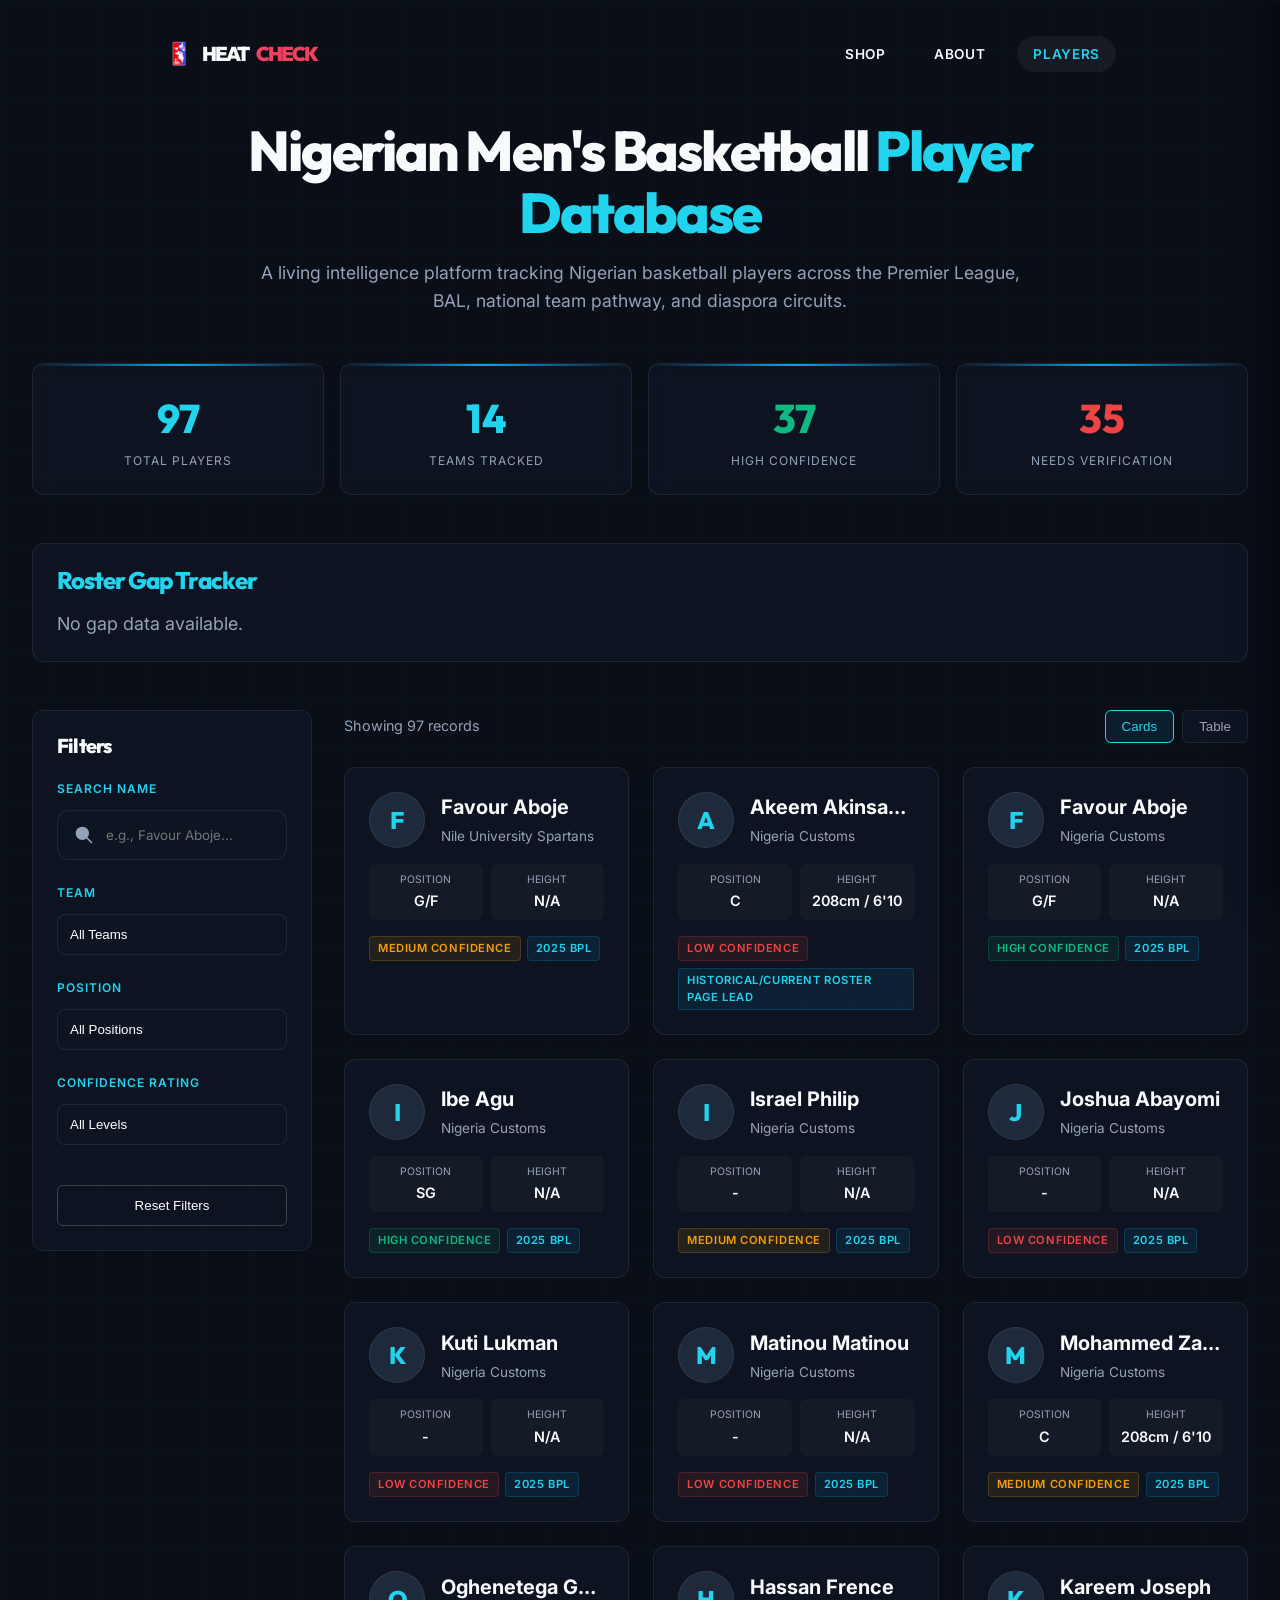
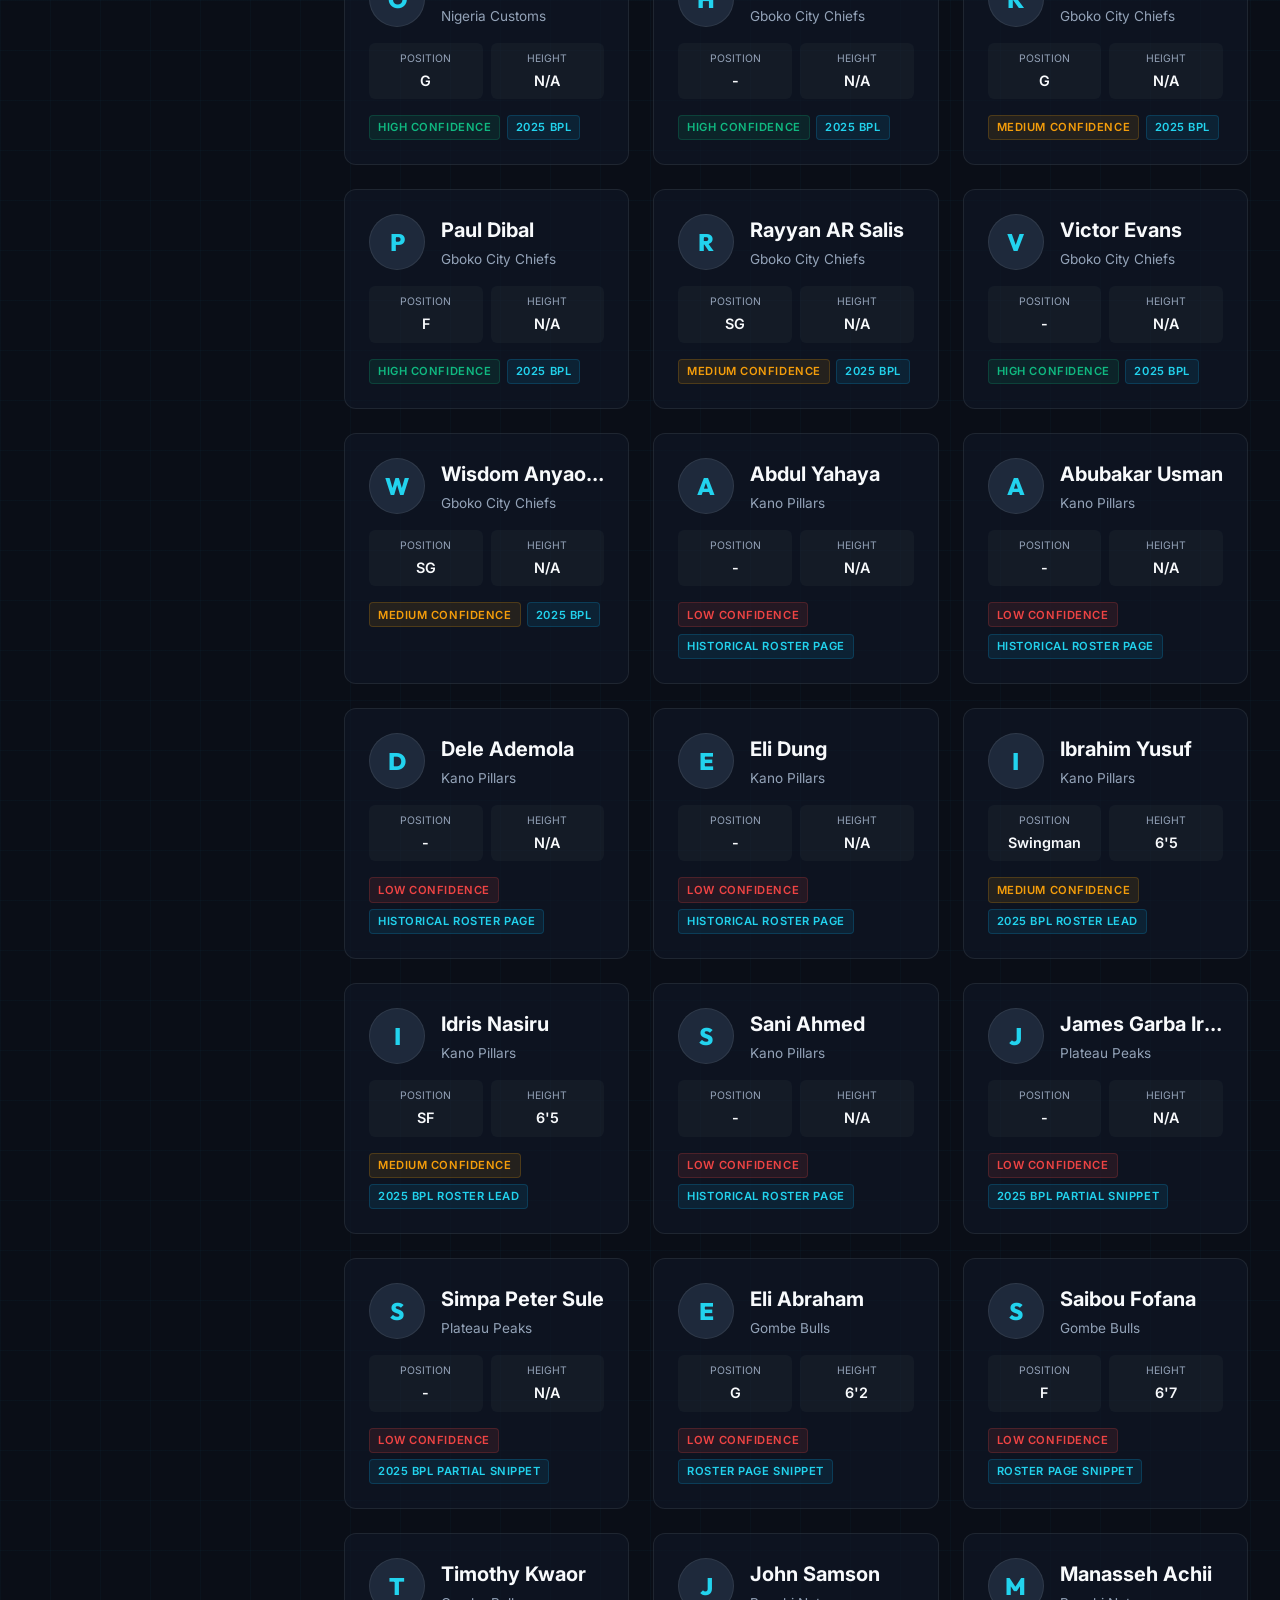
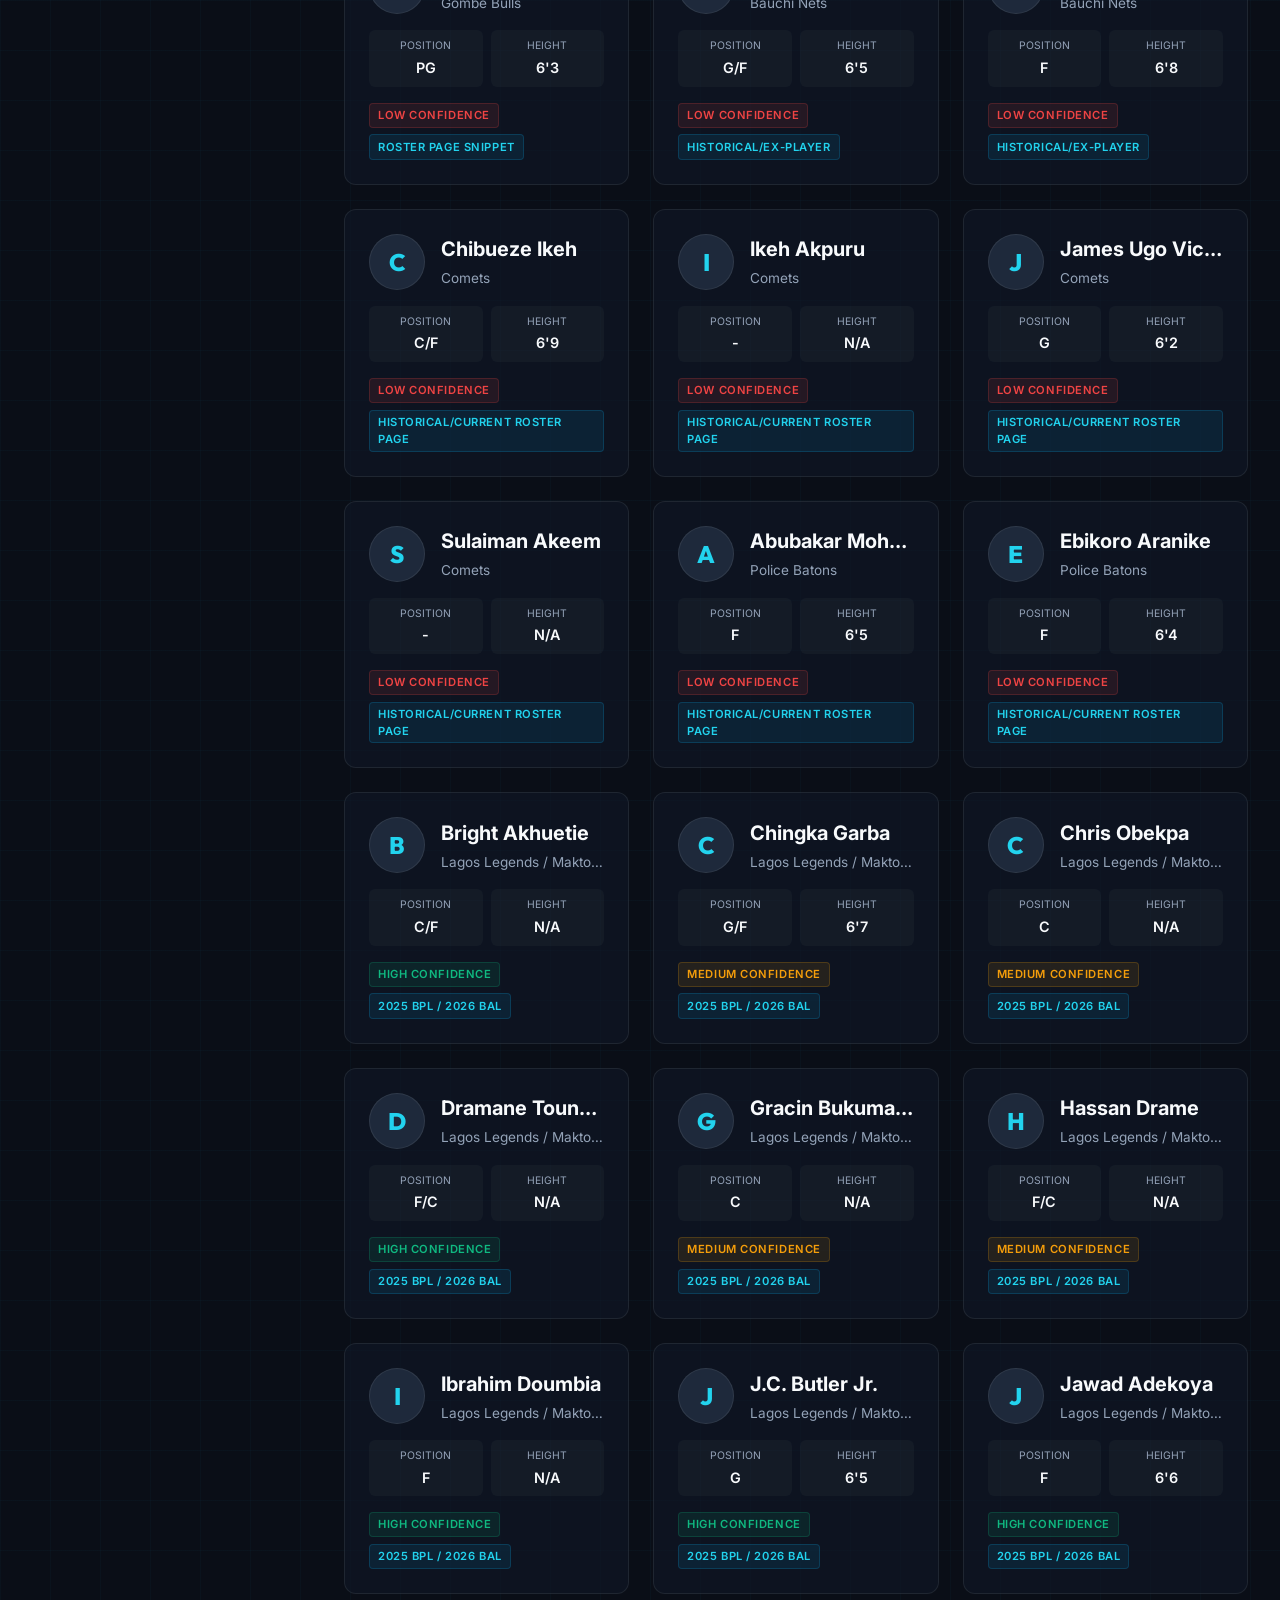
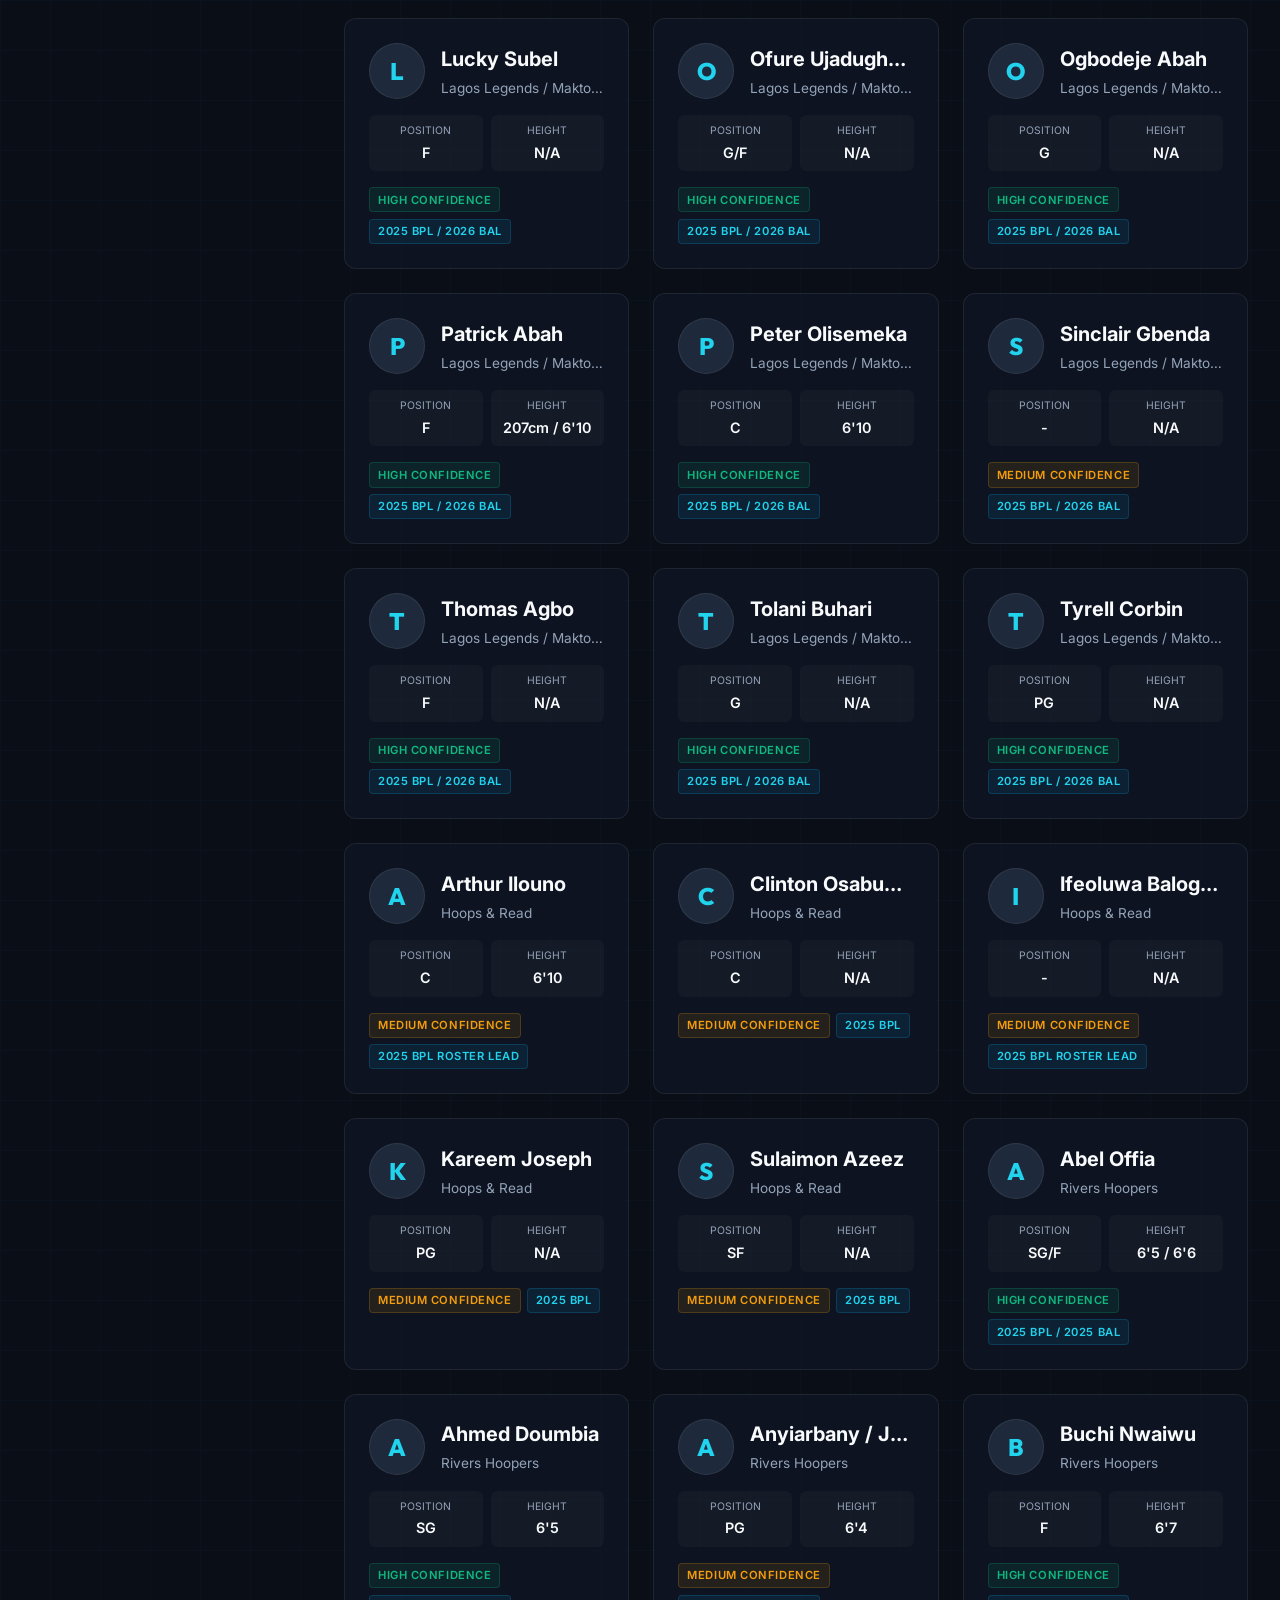
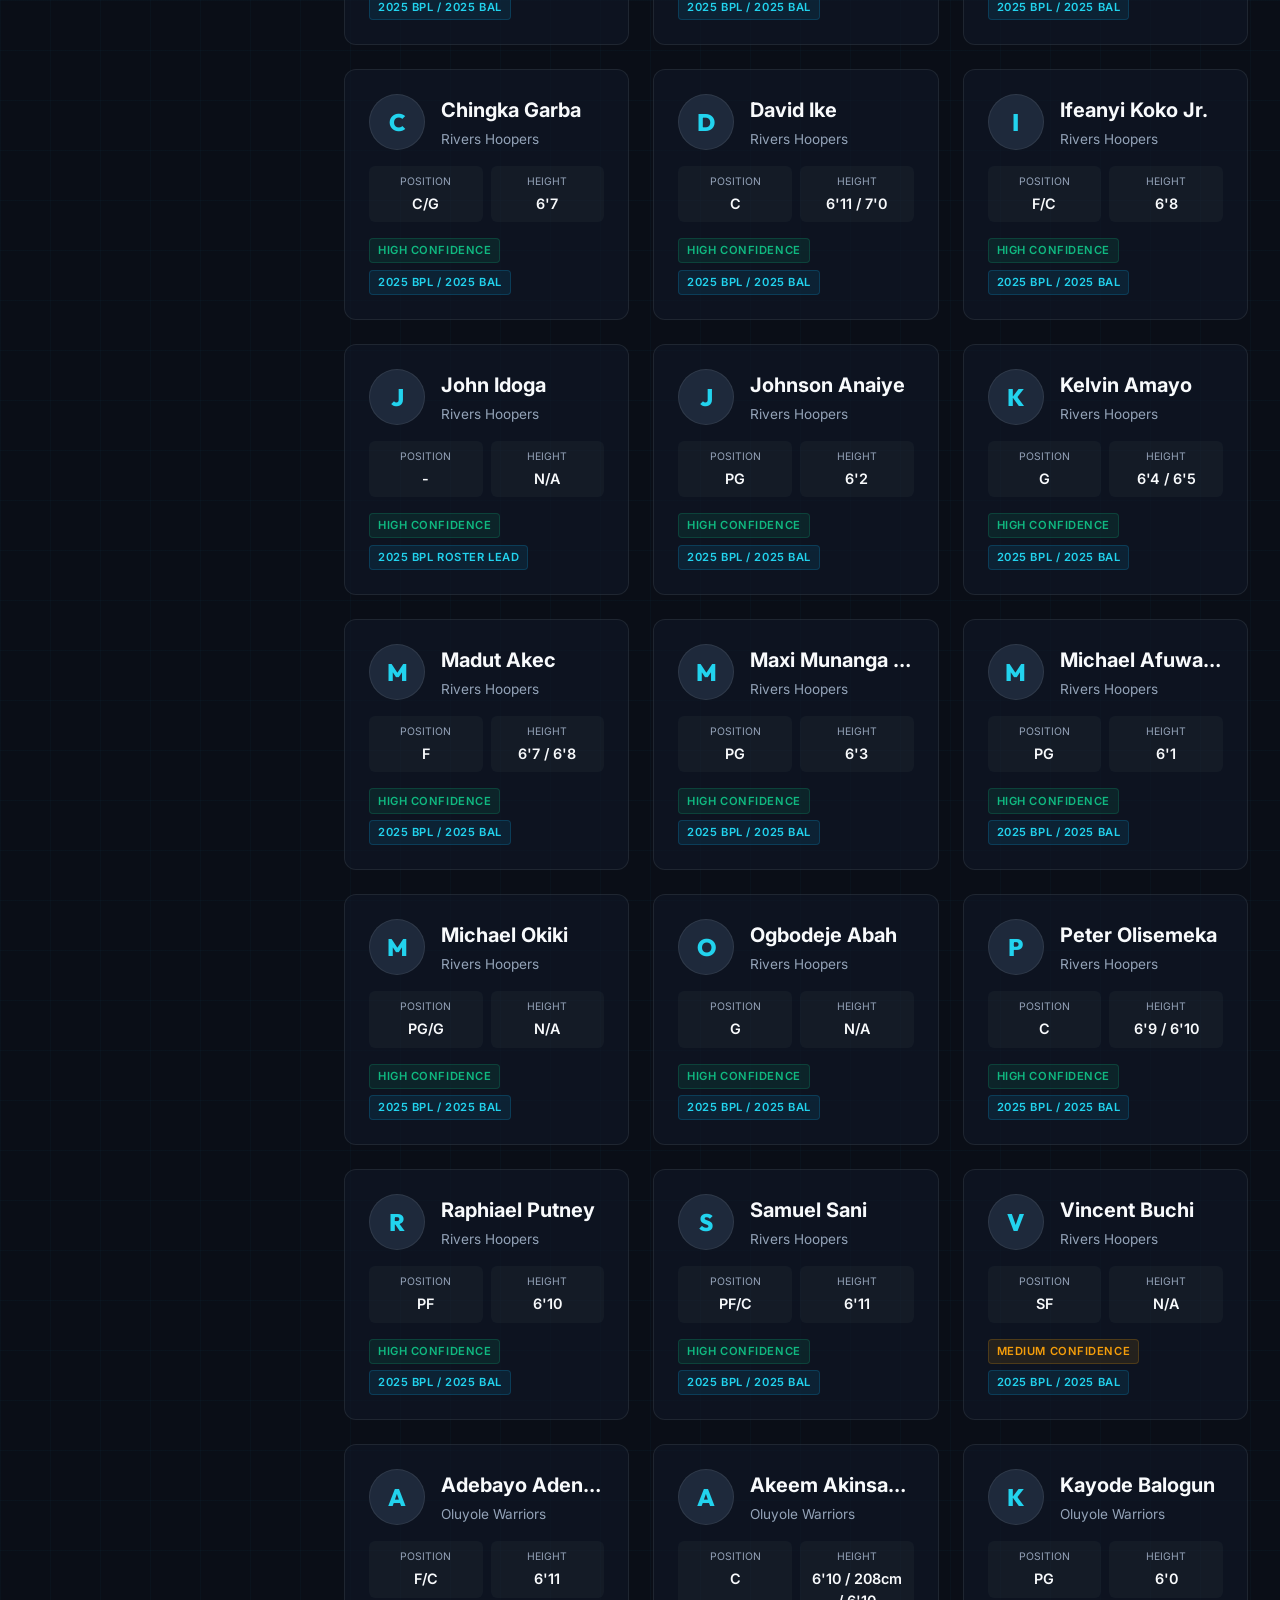
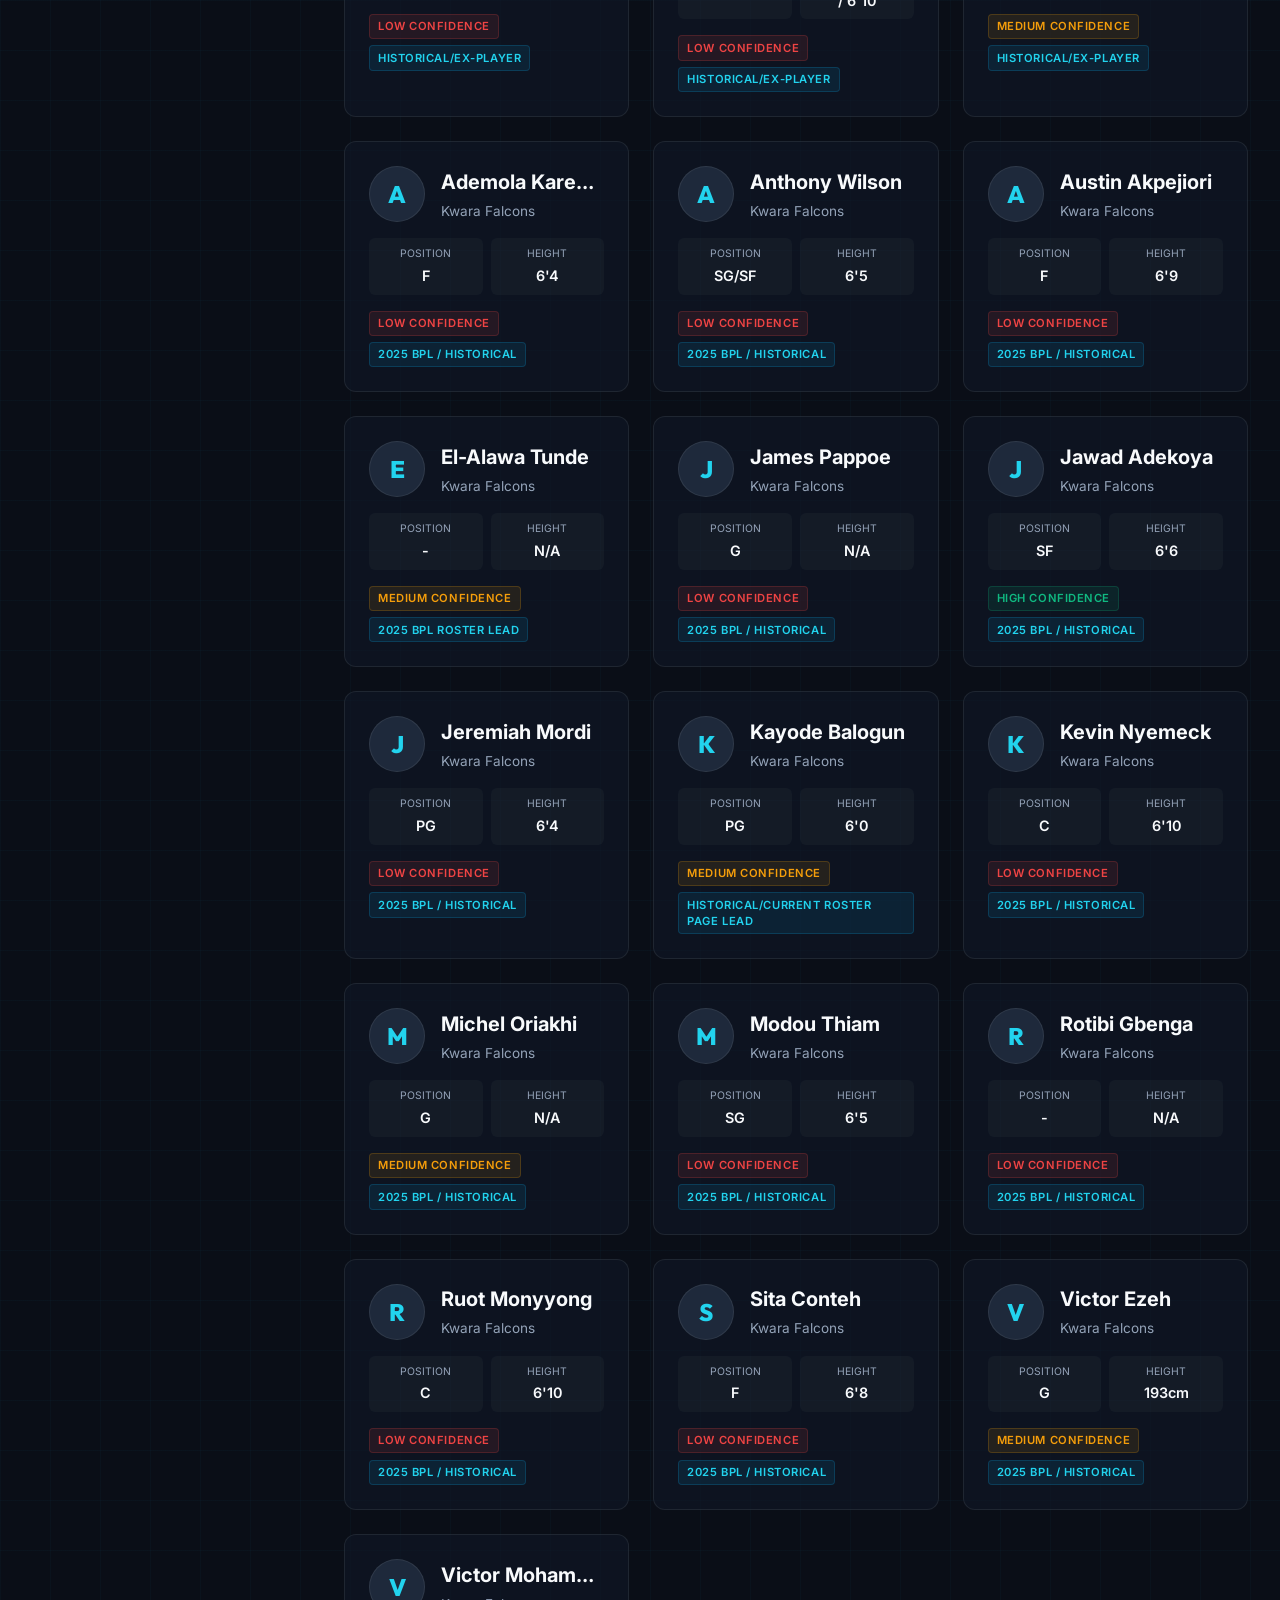
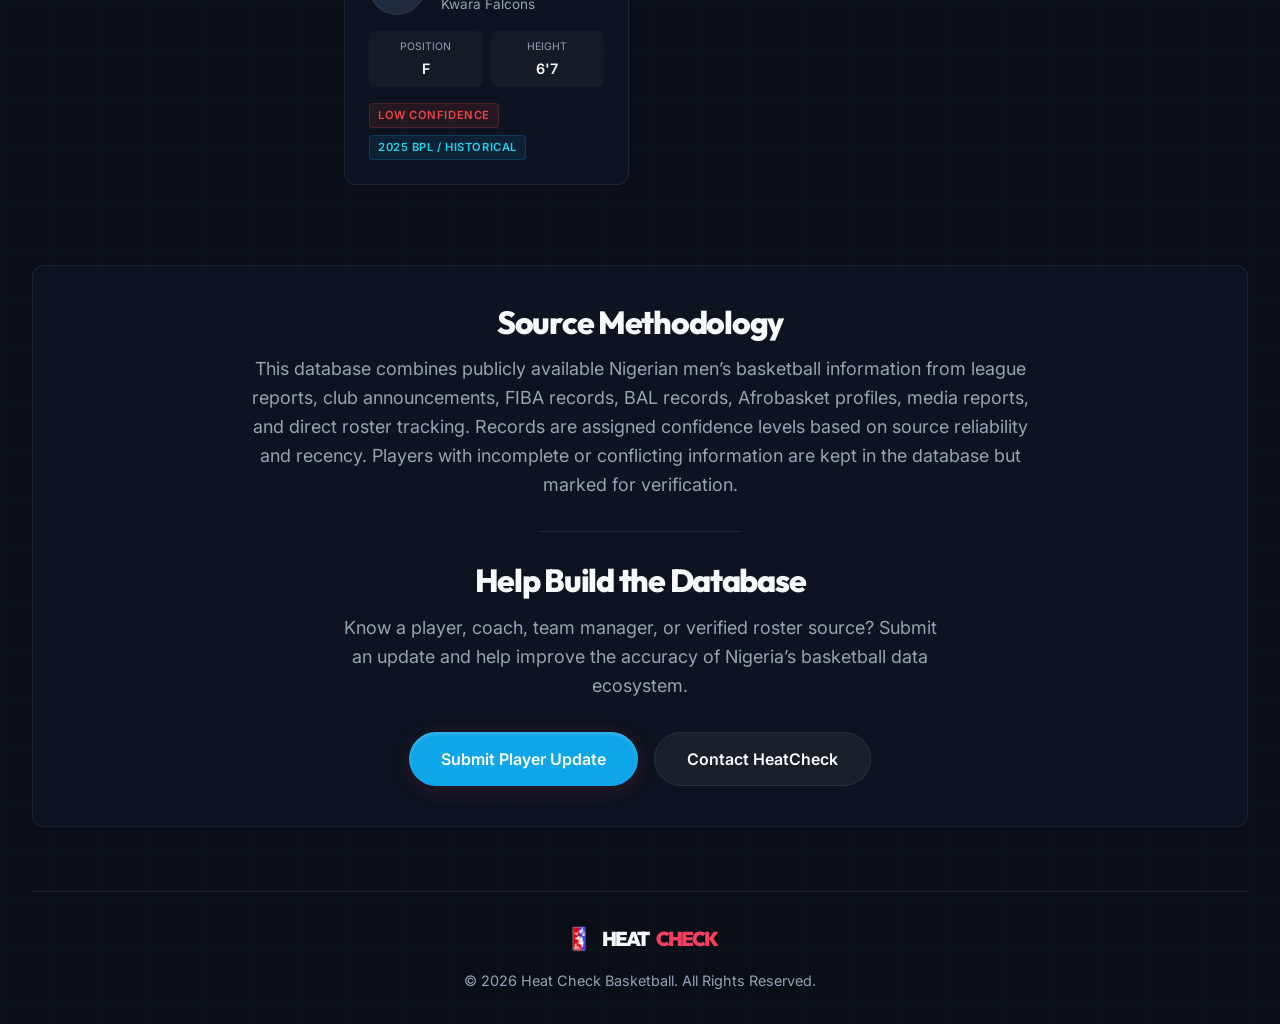
==== database.html @ 543468bd "feat: Add Player Database platform and UI refinements" ====
<!DOCTYPE html>
<html lang="en">
<head>
  <meta charset="UTF-8">
  <meta name="viewport" content="width=device-width, initial-scale=1.0">
  <title>HeatCheck | Nigerian Basketball Player Database</title>
  <meta name="description" content="A living intelligence platform tracking Nigerian basketball players across the Premier League, BAL, national team pathway, and diaspora circuits.">

  <link rel="preconnect" href="https://fonts.googleapis.com">
  <link rel="preconnect" href="https://fonts.gstatic.com" crossorigin>
  <link href="https://fonts.googleapis.com/css2?family=Inter:wght@400;500;600;700;800;900&display=swap" rel="stylesheet">
  
  <link rel="stylesheet" href="css/design-system.css?v=1.1">
  <link rel="stylesheet" href="css/database.css?v=1.1">
</head>
<body class="db-page">

  <!-- Navigation -->
  <header class="floating-nav">
    <div class="logo"><a href="index.html" style="display:flex; align-items:center; gap:0.5rem;"><img src="assets/images/logo-badge.png" alt="HC Badge" style="height: 1.5em; width: auto; object-fit: contain;"> HEAT<span>CHECK</span></a></div>
    <button class="mobile-menu-btn" onclick="this.nextElementSibling.classList.toggle('active')">☰</button>
    <nav class="nav-links">
      <a href="shop.html">Shop</a>
      <a href="index.html#about">About</a>
      <a href="database.html" class="active" style="color: var(--db-accent-cyan);">Players</a>
    </nav>
  </header>

  <div class="container" style="margin-top: 120px;">
    
    <!-- Hero Section -->
    <div style="text-align: center; max-width: 900px; margin: 0 auto 3rem;">
      <h1 class="db-title">Nigerian Men's Basketball <span style="color: var(--db-accent-cyan);">Player Database</span></h1>
      <p class="db-subtitle">A living intelligence platform tracking Nigerian basketball players across the Premier League, BAL, national team pathway, and diaspora circuits.</p>
    </div>

    <!-- Live Stats Dashboard -->
    <div class="db-stats-grid" id="dbStatsContainer">
      <!-- Generated by JS -->
    </div>

    <!-- Roster Gap Tracker -->
    <div class="gaps-tracker">
      <h3 class="gaps-title">Roster Gap Tracker</h3>
      <div class="gaps-grid" id="gapsContainer">
        <!-- Generated by JS -->
      </div>
    </div>

    <!-- Main Database Layout -->
    <div class="db-layout">
      
      <!-- Sidebar Filters -->
      <aside class="db-sidebar">
        <div style="background: var(--db-bg-card); border: var(--db-border); border-radius: var(--db-radius); padding: 1.5rem; position: sticky; top: 100px;">
          <h3 style="font-size: 1.25rem; font-family: var(--font-display); margin-bottom: 1.5rem;">Filters</h3>
          
          <div class="filter-group">
            <label class="filter-label">Search Name</label>
            <input type="text" id="searchName" class="search-input" placeholder="e.g., Favour Aboje...">
          </div>

          <div class="filter-group">
            <label class="filter-label">Team</label>
            <select id="filterTeam" class="filter-select">
              <option value="">All Teams</option>
              <!-- Options populated via JS -->
            </select>
          </div>

          <div class="filter-group">
            <label class="filter-label">Position</label>
            <select id="filterPos" class="filter-select">
              <option value="">All Positions</option>
              <option value="PG">Point Guard (PG)</option>
              <option value="SG">Shooting Guard (SG)</option>
              <option value="G">Guard (G)</option>
              <option value="SF">Small Forward (SF)</option>
              <option value="PF">Power Forward (PF)</option>
              <option value="F">Forward (F)</option>
              <option value="C">Center (C)</option>
              <option value="G/F">Guard/Forward</option>
              <option value="F/C">Forward/Center</option>
            </select>
          </div>

          <div class="filter-group">
            <label class="filter-label">Confidence Rating</label>
            <select id="filterConfidence" class="filter-select">
              <option value="">All Levels</option>
              <option value="High">High Confidence</option>
              <option value="Medium">Medium Confidence</option>
              <option value="Low">Low / Unverified</option>
            </select>
          </div>
          
          <button id="btnResetFilters" style="width:100%; padding: 0.75rem; background: transparent; border: 1px solid rgba(255,255,255,0.2); color: white; border-radius: 6px; cursor: pointer; margin-top: 1rem;">Reset Filters</button>
        </div>
      </aside>

      <!-- Main Content Area -->
      <main class="db-main">
        <div class="db-controls">
          <div id="resultsCount" style="color: var(--db-text-muted); font-size: 0.9rem;">Loading database...</div>
          <div class="view-toggles">
            <button class="btn-view active" id="btnViewCard">Cards</button>
            <button class="btn-view" id="btnViewTable">Table</button>
          </div>
        </div>

        <!-- Cards View -->
        <div class="players-grid" id="playersGrid">
          <!-- Player Cards generated by JS -->
        </div>

        <!-- Table View -->
        <div class="players-table-wrapper" id="playersTableWrapper">
          <table class="players-table">
            <thead>
              <tr>
                <th>Player Name</th>
                <th>Team</th>
                <th>Position</th>
                <th>Height</th>
                <th>Age</th>
                <th>Confidence</th>
              </tr>
            </thead>
            <tbody id="playersTableBody">
              <!-- Rows generated by JS -->
            </tbody>
          </table>
        </div>

      </main>
    </div>

    <!-- Methodology & CTA -->
    <div style="background: var(--db-bg-card); border: var(--db-border); border-radius: var(--db-radius); padding: 2.5rem; margin-bottom: 4rem; text-align: center;">
      <h2 style="font-size: 2rem; margin-bottom: 1rem; font-family: var(--font-display);">Source Methodology</h2>
      <p style="color: var(--db-text-muted); max-width: 800px; margin: 0 auto 2rem; line-height: 1.6;">This database combines publicly available Nigerian men’s basketball information from league reports, club announcements, FIBA records, BAL records, Afrobasket profiles, media reports, and direct roster tracking. Records are assigned confidence levels based on source reliability and recency. Players with incomplete or conflicting information are kept in the database but marked for verification.</p>
      
      <div style="border-top: 1px solid rgba(255,255,255,0.1); margin: 2rem auto; max-width: 200px;"></div>
      
      <h2 style="font-size: 2rem; margin-bottom: 1rem; font-family: var(--font-display);">Help Build the Database</h2>
      <p style="color: var(--db-text-muted); max-width: 600px; margin: 0 auto 2rem; line-height: 1.6;">Know a player, coach, team manager, or verified roster source? Submit an update and help improve the accuracy of Nigeria’s basketball data ecosystem.</p>
      <div style="display: flex; gap: 1rem; justify-content: center; flex-wrap: wrap;">
        <button class="btn btn-primary" style="background: var(--db-accent-blue); color: white;">Submit Player Update</button>
        <button class="btn btn-secondary">Contact HeatCheck</button>
      </div>
    </div>

  </div>

  <!-- Footer -->
  <footer class="container" style="padding-bottom: 2rem;">
    <div style="text-align: center; border-top: 1px solid rgba(255,255,255,0.1); padding-top: 2rem;">
      <div class="logo" style="display:flex; align-items:center; justify-content:center; gap:0.5rem; margin-bottom: 1rem;"><img src="assets/images/logo-badge.png" alt="HC Badge" style="height: 1.5em; width: auto; object-fit: contain;"> HEAT<span>CHECK</span></div>
      <p style="font-size: 0.9rem; color: var(--db-text-muted);">© 2026 Heat Check Basketball. All Rights Reserved.</p>
    </div>
  </footer>

  <!-- Player Profile Drawer Overlay -->
  <div class="db-overlay" id="pdOverlay"></div>
  
  <!-- Player Profile Drawer -->
  <div class="profile-drawer" id="profileDrawer">
    <div class="pd-header">
      <button class="pd-close" id="pdClose">&times;</button>
      <div class="pd-profile-top">
        <div class="pd-avatar" id="pdAvatar">?</div>
        <div>
          <h2 class="pd-name" id="pdName">Player Name</h2>
          <div class="pd-team" id="pdTeam">Team Name</div>
          <div style="font-size: 0.85rem; color: var(--db-text-muted); margin-top: 0.25rem;" id="pdContext">Season / Context</div>
        </div>
      </div>
    </div>
    
    <div class="pd-body">
      <!-- About -->
      <div class="pd-section">
        <h3 class="pd-section-title">About Player</h3>
        <p style="color: var(--db-text-muted); line-height: 1.6; font-size: 0.95rem;" id="pdAbout">Generating profile...</p>
      </div>
      
      <!-- Metrics -->
      <div class="pd-section">
        <h3 class="pd-section-title">Verified Metrics</h3>
        <div class="pd-grid">
          <div class="pd-stat-box">
            <div class="pd-stat-lbl">Position</div>
            <div class="pd-stat-val" id="pdPos">-</div>
          </div>
          <div class="pd-stat-box">
            <div class="pd-stat-lbl">Height</div>
            <div class="pd-stat-val" id="pdHeight">-</div>
          </div>
          <div class="pd-stat-box">
            <div class="pd-stat-lbl">Age / DOB</div>
            <div class="pd-stat-val" id="pdAge">-</div>
          </div>
          <div class="pd-stat-box">
            <div class="pd-stat-lbl">Nationality</div>
            <div class="pd-stat-val" id="pdNation">Nigeria</div>
          </div>
        </div>
      </div>

      <!-- Verification -->
      <div class="pd-section">
        <h3 class="pd-section-title">Data Verification & Sources</h3>
        <div class="pd-grid" style="margin-bottom: 1rem;">
          <div class="pd-stat-box">
            <div class="pd-stat-lbl">Confidence Level</div>
            <div class="pd-stat-val" id="pdConf">-</div>
          </div>
          <div class="pd-stat-box">
            <div class="pd-stat-lbl">Data Status</div>
            <div class="pd-stat-val" id="pdStatus" style="font-size: 0.9rem;">-</div>
          </div>
        </div>
        
        <div id="pdSourceContainer" style="margin-bottom: 1rem;">
          <!-- Sources injected here -->
        </div>

        <div class="pd-notes">
          <strong>Internal Notes:</strong> <span id="pdNotes">No notes available.</span>
          <div style="margin-top: 0.75rem; padding-top: 0.75rem; border-top: 1px solid rgba(14, 165, 233, 0.2); font-size: 0.85rem; color: var(--db-accent-cyan);">
            <strong>Next Action:</strong> <span id="pdAction">None</span>
          </div>
        </div>
      </div>
      
      <button class="pd-btn" onclick="alert('Copied to clipboard!')">Copy Player Profile Link</button>
    </div>
  </div>

  <script src="js/data.js?v=1.1"></script>
  <script src="js/database.js?v=1.1"></script>
</body>
</html>
---- css/design-system.css ----
/* =========================================================
   HEAT CHECK - DESIGN SYSTEM (LIGHT THEME)
   ========================================================= */

@import url('https://fonts.googleapis.com/css2?family=Inter:wght@300;400;500;600;800;900&family=Outfit:wght@300;400;600;700;900&family=Anton&display=swap');

:root {
  /* Color Palette */
  --bg-dark: #09090b;
  --bg-surface: #121214;
  --bg-surface-light: #18181b;
  --bg-surface-gradient: linear-gradient(145deg, #18181b 0%, #09090b 100%);
  
  --text-primary: #f8fafc;
  --text-secondary: #94a3b8;
  --text-muted: #64748b;
  
  --accent-blue: #3b82f6; 
  --accent-blue-glow: rgba(59, 130, 246, 0.15);
  
  --accent-red: #f43f5e; 
  --accent-red-glow: rgba(244, 63, 94, 0.15);
  
  --accent-white: #ffffff;
  --accent-orange: #f97316;
  
  /* Borders & Shadows */
  --border-subtle: 1px solid rgba(255, 255, 255, 0.08);
  --border-highlight: 1px solid rgba(255, 255, 255, 0.15);
  --shadow-premium: inset 0px 1px 1px rgba(255, 255, 255, 0.05), 0 20px 40px rgba(0, 0, 0, 0.5);

  /* Typography */
  --font-display: 'Outfit', sans-serif;
  --font-body: 'Inter', sans-serif;
  --font-athletic: 'Anton', sans-serif;

  /* Spacing */
  --space-xs: 0.5rem;
  --space-sm: 1rem;
  --space-md: 2rem;
  --space-lg: 4rem;
  --space-xl: 6rem;
  --space-xxl: 8rem;

  /* Border Radius */
  --radius-sm: 8px;
  --radius-md: 16px;
  --radius-lg: 32px;
  --radius-xl: 48px;
  --radius-pill: 999px;

  /* Easing */
  --ease-cinematic: cubic-bezier(0.16, 1, 0.3, 1);
  --ease-spring: cubic-bezier(0.175, 0.885, 0.32, 1.05);
}

* {
  margin: 0;
  padding: 0;
  box-sizing: border-box;
}

html {
  scroll-behavior: smooth;
  font-size: 16px;
}

/* Navigation */
.floating-nav {
  position: fixed; top: 24px; left: 50%; transform: translateX(-50%);
  background: transparent; padding: 0.75rem 1.5rem;
  display: flex; justify-content: space-between; align-items: center;
  width: calc(100% - 48px); max-width: 1000px; z-index: 1000;
}
.logo { font-family: var(--font-display); font-size: 1.25rem; font-weight: 900; letter-spacing: -2px; }
.logo a { color: var(--text-primary); text-decoration: none; }
.logo span { color: var(--accent-red); }

.nav-links { display: flex; gap: var(--space-sm); align-items: center; }
.nav-links a { 
  color: var(--text-primary); text-decoration: none; font-size: 0.85rem; 
  font-weight: 600; text-transform: uppercase; letter-spacing: 0.05em;
  padding: 0.5rem 1rem; border-radius: var(--radius-pill); transition: all 0.3s ease;
}
.nav-links a:hover, .nav-links a.active { 
  background: rgba(255,255,255,0.05); color: var(--accent-red); 
}

.mobile-menu-btn {
  display: none; background: transparent; border: none; color: white;
  font-size: 1.5rem; cursor: pointer; padding: 0.5rem;
}

@media (max-width: 768px) {
  .floating-nav { 
    top: 0; left: 0; transform: none; width: 100%; max-width: 100%;
    padding: 1rem; border-radius: 0; background: transparent;
    border-bottom: none;
  }
  .mobile-menu-btn { display: block; }
  .nav-links { 
    display: none; position: absolute; top: 100%; left: 0; width: 100%;
    background: rgba(10, 14, 23, 0.98); flex-direction: column; 
    padding: 1rem; gap: 0.5rem; border-bottom: var(--border-subtle);
  }
  .nav-links.active { display: flex; }
  .nav-links a { width: 100%; text-align: center; padding: 1rem; }
}

body {
  background-color: var(--bg-dark);
  color: var(--text-primary);
  font-family: var(--font-body);
  line-height: 1.5;
  overflow-x: hidden;
  -webkit-font-smoothing: antialiased;
}

/* =========================================================
   PARALLAX OVERLAYS (Black Screen Effect)
   ========================================================= */
.parallax-section {
  position: relative;
}
.parallax-overlay {
  position: absolute;
  inset: 0;
  background: rgba(9, 9, 11, 0.85); /* Heavy dark tint matching hero */
  z-index: 1;
}
.parallax-section > .container {
  position: relative;
  z-index: 2;
}

/* =========================================================
   TYPOGRAPHY
   ========================================================= */

h1, h2, h3, h4, h5, h6 {
  font-family: var(--font-display);
  font-weight: 800; /* Bolder editorial scale */
  line-height: 1.05;
  letter-spacing: -0.04em; /* Tighter tracking for bold modern look */
  color: var(--text-primary);
}

h1 { font-size: clamp(3.5rem, 8vw, 7rem); }
h2 { font-size: clamp(2.5rem, 5vw, 4rem); margin-bottom: var(--space-sm); }
h3 { font-size: clamp(1.5rem, 3vw, 2.2rem); margin-bottom: var(--space-xs); }

/* Eyebrow / Tag typography */
.eyebrow {
  font-family: var(--font-body);
  font-size: 0.85rem;
  font-weight: 700;
  text-transform: uppercase;
  letter-spacing: 0.15em;
  color: var(--text-secondary);
  margin-bottom: var(--space-sm);
  display: inline-block;
}

.text-gradient-red {
  background: linear-gradient(135deg, var(--accent-red), #ff4d6d);
  -webkit-background-clip: text;
  -webkit-text-fill-color: transparent;
}

.text-gradient-blue {
  background: linear-gradient(135deg, var(--accent-blue), #60a5fa);
  -webkit-background-clip: text;
  -webkit-text-fill-color: transparent;
}

p {
  font-size: 1.125rem;
  color: var(--text-secondary);
}

/* =========================================================
   LAYOUT UTILITIES
   ========================================================= */

.container {
  width: 100%;
  max-width: 1400px;
  margin: 0 auto;
  padding: 0 var(--space-md);
}

.section {
  padding: var(--space-xxl) 0;
  position: relative;
}

/* Island Sections (Goalz Style) */
.section-island {
  margin: var(--space-md) auto;
  max-width: calc(100% - calc(var(--space-md) * 2));
  background: var(--bg-surface-light);
  border-radius: var(--radius-xl);
  padding: var(--space-xxl) var(--space-lg);
  border: var(--border-subtle);
  overflow: hidden;
  position: relative;
}

@media (max-width: 768px) {
  .section-island {
    padding: var(--space-lg) var(--space-md);
    margin: var(--space-sm) auto;
    max-width: calc(100% - calc(var(--space-sm) * 2));
    border-radius: var(--radius-lg);
  }
}

/* Grids */
.grid-2 { display: grid; grid-template-columns: 1fr 1fr; gap: var(--space-lg); }
.grid-3 { display: grid; grid-template-columns: repeat(3, 1fr); gap: var(--space-md); }
.grid-4 { display: grid; grid-template-columns: repeat(4, 1fr); gap: var(--space-md); }

/* Bento Box Grids */
.bento-grid {
  display: grid;
  grid-template-columns: repeat(4, 1fr);
  gap: var(--space-sm);
  grid-auto-rows: minmax(auto, auto);
}
.bento-col-2 { grid-column: span 2; }
.bento-col-3 { grid-column: span 3; }
.bento-col-4 { grid-column: span 4; }

@media (max-width: 1024px) {
  .bento-grid { grid-template-columns: repeat(2, 1fr); }
  .bento-col-2, .bento-col-3, .bento-col-4 { grid-column: span 2; }
}

@media (max-width: 768px) {
  .grid-2, .grid-3, .grid-4 { grid-template-columns: 1fr; gap: var(--space-md); }
  .bento-grid { grid-template-columns: 1fr; }
  .bento-col-2, .bento-col-3, .bento-col-4 { grid-column: span 1; }
}

/* =========================================================
   COMPONENTS
   ========================================================= */

.btn {
  display: inline-flex;
  align-items: center;
  justify-content: center;
  font-family: var(--font-body);
  font-size: 1rem;
  font-weight: 600;
  padding: 1rem 2rem;
  text-decoration: none;
  transition: all 0.3s var(--ease-cinematic);
  cursor: pointer;
  border: none;
  border-radius: var(--radius-pill); /* Pill shapes for buttons */
}

.btn-primary {
  background-color: var(--accent-red);
  color: var(--accent-white);
  box-shadow: inset 0 2px 4px rgba(255,255,255,0.2), 0 4px 20px var(--accent-red-glow);
}

.btn-primary:hover {
  transform: translateY(-2px);
  background-color: #ff003c;
  box-shadow: inset 0 2px 4px rgba(255,255,255,0.3), 0 8px 30px var(--accent-red-glow);
}

.btn-secondary {
  background-color: rgba(255,255,255,0.05); /* Dark theme secondary */
  color: var(--text-primary);
  border: var(--border-subtle);
  backdrop-filter: blur(10px);
}

.btn-secondary:hover {
  background-color: rgba(255,255,255,0.1);
  border-color: rgba(255,255,255,0.2);
}

.card {
  background: var(--bg-surface-gradient);
  border-radius: var(--radius-lg);
  padding: var(--space-lg);
  border: var(--border-subtle);
  transition: transform 0.4s var(--ease-spring), border-color 0.4s ease, box-shadow 0.4s ease;
  position: relative;
  overflow: hidden;
  box-shadow: var(--shadow-premium);
}

.card:hover {
  transform: translateY(-8px) scale(1.01);
  border-color: rgba(255, 255, 255, 0.15);
  box-shadow: 0 30px 60px rgba(0, 0, 0, 0.3);
}

/* Tag Component */
.tag {
  background: rgba(255,255,255,0.05); /* Dark theme tag */
  border: var(--border-subtle);
  padding: 0.4rem 1rem;
  border-radius: var(--radius-pill);
  font-size: 0.8rem;
  font-weight: 600;
  color: var(--text-primary);
  text-transform: uppercase;
  letter-spacing: 0.05em;
  display: inline-flex;
  align-items: center;
  gap: 0.5rem;
}
.tag-red { border-color: rgba(225, 29, 72, 0.3); color: var(--accent-red); background: rgba(225, 29, 72, 0.05); }
.tag-blue { border-color: rgba(37, 99, 235, 0.3); color: var(--accent-blue); background: rgba(37, 99, 235, 0.05); }

/* Decorative Elements */
.badge-number {
  width: 48px;
  height: 48px;
  border-radius: 50%;
  display: flex;
  align-items: center;
  justify-content: center;
  background: rgba(255,255,255,0.05);
  border: var(--border-subtle);
  font-family: var(--font-display);
  font-weight: 800;
  font-size: 1.25rem;
  color: var(--text-primary);
  margin-bottom: var(--space-md);
}

.card-icon-wrapper {
  margin-bottom: var(--space-md);
  color: var(--accent-red);
}

/* =========================================================
   PARTNER FORM SLIDE-OVER
   ========================================================= */
.partner-form-overlay {
  position: fixed; top: 0; left: 0; right: 0; bottom: 0;
  background: rgba(0,0,0,0.6); backdrop-filter: blur(8px);
  z-index: 4000; opacity: 0; pointer-events: none;
  transition: opacity 0.3s ease;
}
.partner-form-overlay.active { opacity: 1; pointer-events: auto; }

.partner-drawer {
  position: fixed; top: 0; right: 0; bottom: 0;
  width: 100%; max-width: 600px;
  background: var(--bg-dark);
  border-left: var(--border-subtle);
  z-index: 4001;
  transform: translateX(100%);
  transition: transform 0.4s cubic-bezier(0.16, 1, 0.3, 1);
  display: flex; flex-direction: column;
}
.partner-drawer.active { transform: translateX(0); }

.partner-header {
  padding: var(--space-lg) var(--space-md) var(--space-md);
  border-bottom: var(--border-subtle);
  display: flex; justify-content: space-between; align-items: flex-start;
  position: sticky; top: 0; background: var(--bg-dark); z-index: 10;
}
.partner-header h2 { font-size: 2rem; margin-bottom: 0.5rem; line-height:1.2; }
.close-partner { background: none; border: none; color: var(--text-primary); font-size: 2.5rem; cursor: pointer; line-height: 1; padding: 0; margin-top: -0.5rem; }

.partner-body {
  flex: 1; overflow-y: auto; padding: var(--space-md);
}
.partner-intro { color: var(--text-secondary); margin-bottom: var(--space-lg); line-height: 1.6; }

.form-group { margin-bottom: 1.5rem; }
.form-label { display: block; font-weight: 600; margin-bottom: 0.5rem; color: var(--text-primary); }
.form-input, .form-select, .form-textarea {
  width: 100%; padding: 1rem;
  background: var(--bg-surface);
  border: 1px solid rgba(255,255,255,0.1);
  border-radius: var(--radius-sm);
  color: white; font-family: var(--font-body);
  font-size: 1rem; transition: all 0.2s ease;
}
.form-select { appearance: none; background-image: url('data:image/svg+xml;utf8,<svg fill="white" height="24" viewBox="0 0 24 24" width="24" xmlns="http://www.w3.org/2000/svg"><path d="M7 10l5 5 5-5z"/></svg>'); background-repeat: no-repeat; background-position-x: 98%; background-position-y: center; }
.form-input:focus, .form-select:focus, .form-textarea:focus {
  outline: none; border-color: var(--accent-blue);
  box-shadow: 0 0 0 3px var(--accent-blue-glow);
}
.form-textarea { min-height: 120px; resize: vertical; }

.checkbox-group { display: flex; flex-direction: column; gap: 0.75rem; }
.checkbox-label {
  display: flex; align-items: flex-start; gap: 0.75rem;
  cursor: pointer; color: var(--text-secondary);
  transition: color 0.2s ease;
}
.checkbox-label:hover { color: var(--text-primary); }
.checkbox-input {
  appearance: none; width: 20px; height: 20px;
  border: 1px solid rgba(255,255,255,0.2);
  border-radius: 4px; background: var(--bg-surface);
  cursor: pointer; position: relative; margin-top: 2px;
  flex-shrink: 0;
}
.checkbox-input:checked {
  background: var(--accent-blue); border-color: var(--accent-blue);
}
.checkbox-input:checked::after {
  content: ''; position: absolute; left: 6px; top: 2px;
  width: 5px; height: 10px; border: solid white;
  border-width: 0 2px 2px 0; transform: rotate(45deg);
}

.radio-group { display: flex; flex-direction: column; gap: 0.75rem; }
.radio-label {
  display: flex; align-items: center; gap: 0.75rem;
  cursor: pointer; color: var(--text-secondary);
}
.radio-input {
  appearance: none; width: 20px; height: 20px;
  border: 1px solid rgba(255,255,255,0.2);
  border-radius: 50%; background: var(--bg-surface);
  cursor: pointer; position: relative; flex-shrink: 0;
}
.radio-input:checked { border-color: var(--accent-red); }
.radio-input:checked::after {
  content: ''; position: absolute; left: 4px; top: 4px;
  width: 10px; height: 10px; border-radius: 50%;
  background: var(--accent-red);
}

.partner-footer {
  padding: var(--space-md); border-top: var(--border-subtle);
  background: var(--bg-surface); position: sticky; bottom: 0;
}
.btn-submit { width: 100%; padding: 1.2rem; font-size: 1.1rem; }

.form-success {
  display: none; text-align: center; padding: var(--space-xl) var(--space-md);
  flex-direction: column; align-items: center;
}
.form-success.active { display: flex; }
.form-success-icon {
  width: 80px; height: 80px; background: var(--accent-blue-glow);
  color: var(--accent-blue); border-radius: 50%; display: flex;
  align-items: center; justify-content: center; margin: 0 auto 2rem;
}
.form-content.hidden { display: none; }

@media (max-width: 768px) {
  .partner-drawer { max-width: 100%; }
}
---- css/database.css ----
/* =========================================================
   HEAT CHECK - DATABASE UI
   ========================================================= */

:root {
  --db-bg-dark: #0a0e17;
  --db-bg-card: rgba(16, 24, 39, 0.6);
  --db-bg-card-hover: rgba(30, 41, 59, 0.8);
  --db-accent-blue: #0ea5e9;
  --db-accent-cyan: #22d3ee;
  --db-accent-orange: #f97316;
  --db-border: 1px solid rgba(255, 255, 255, 0.08);
  --db-border-glow: 1px solid rgba(14, 165, 233, 0.3);
  --db-text-primary: #f8fafc;
  --db-text-muted: #94a3b8;
  --db-radius: 12px;
  --db-glow: 0 0 20px rgba(14, 165, 233, 0.15);
}

body.db-page {
  background-color: var(--db-bg-dark);
  background-image: 
    linear-gradient(rgba(14, 165, 233, 0.03) 1px, transparent 1px),
    linear-gradient(90deg, rgba(14, 165, 233, 0.03) 1px, transparent 1px);
  background-size: 50px 50px;
  color: var(--db-text-primary);
  font-family: var(--font-body);
}

/* Typography Overrides */
.db-title { font-family: var(--font-display); font-size: 3.5rem; line-height: 1.1; margin-bottom: 1rem; }
.db-subtitle { font-size: 1.1rem; color: var(--db-text-muted); max-width: 800px; margin: 0 auto; line-height: 1.6; }

/* Dashboard Top Stats */
.db-stats-grid {
  display: grid;
  grid-template-columns: repeat(auto-fit, minmax(180px, 1fr));
  gap: 1rem;
  margin-top: 3rem;
  margin-bottom: 3rem;
}
.db-stat-card {
  background: var(--db-bg-card);
  border: var(--db-border);
  border-radius: var(--db-radius);
  padding: 1.5rem;
  text-align: center;
  backdrop-filter: blur(10px);
  position: relative;
  overflow: hidden;
}
.db-stat-card::before {
  content: ''; position: absolute; top: 0; left: 0; width: 100%; height: 2px;
  background: linear-gradient(90deg, transparent, var(--db-accent-blue), transparent);
}
.db-stat-val { font-size: 2.5rem; font-weight: 800; font-family: var(--font-display); margin-bottom: 0.25rem; color: var(--db-accent-cyan); }
.db-stat-label { font-size: 0.75rem; text-transform: uppercase; letter-spacing: 1px; color: var(--db-text-muted); }

/* Main Layout */
.db-layout {
  display: flex;
  gap: 2rem;
  margin-bottom: 5rem;
}
.db-sidebar {
  width: 280px;
  flex-shrink: 0;
}
.db-main {
  flex: 1;
  min-width: 0;
}

@media (max-width: 992px) {
  .db-layout { flex-direction: column; }
  .db-sidebar { width: 100%; }
}

/* Filters UI */
.filter-group { margin-bottom: 1.5rem; }
.filter-label { font-size: 0.75rem; text-transform: uppercase; color: var(--db-accent-cyan); letter-spacing: 1px; margin-bottom: 0.75rem; display: block; font-weight: 600; }
.search-input {
  width: 100%; padding: 1rem 1rem 1rem 3rem;
  background: var(--db-bg-card) url('data:image/svg+xml;utf8,<svg fill="%2394a3b8" viewBox="0 0 24 24" xmlns="http://www.w3.org/2000/svg"><path d="M21 21l-6-6m2-5a7 7 0 11-14 0 7 7 0 0114 0z" stroke="%2394a3b8" stroke-width="2" stroke-linecap="round" stroke-linejoin="round"/></svg>') no-repeat 1rem center;
  background-size: 1.25rem;
  border: var(--db-border);
  border-radius: var(--db-radius);
  color: white; font-family: var(--font-body);
  transition: all 0.2s ease;
}
.search-input:focus { outline: none; border-color: var(--db-accent-blue); box-shadow: var(--db-glow); }

.filter-select {
  width: 100%; padding: 0.75rem;
  background: var(--db-bg-card);
  border: var(--db-border);
  border-radius: var(--radius-sm);
  color: white; appearance: none;
}

/* Controls */
.db-controls {
  display: flex; justify-content: space-between; align-items: center; margin-bottom: 1.5rem;
}
.view-toggles { display: flex; gap: 0.5rem; }
.btn-view {
  background: var(--db-bg-card); border: var(--db-border); color: var(--db-text-muted);
  padding: 0.5rem 1rem; border-radius: 6px; cursor: pointer; transition: all 0.2s ease;
}
.btn-view.active { background: rgba(14, 165, 233, 0.1); color: var(--db-accent-cyan); border-color: var(--db-accent-cyan); }

/* Player Cards Grid */
.players-grid {
  display: grid;
  grid-template-columns: repeat(auto-fill, minmax(280px, 1fr));
  gap: 1.5rem;
}
.player-card {
  background: var(--db-bg-card);
  border: var(--db-border);
  border-radius: var(--db-radius);
  padding: 1.5rem;
  cursor: pointer;
  transition: all 0.3s cubic-bezier(0.16, 1, 0.3, 1);
  position: relative;
  overflow: hidden;
  display: flex; flex-direction: column;
}
.player-card:hover {
  transform: translateY(-4px);
  border: var(--db-border-glow);
  box-shadow: var(--db-glow);
  background: var(--db-bg-card-hover);
}
.pc-header { display: flex; align-items: center; gap: 1rem; margin-bottom: 1rem; }
.pc-avatar { width: 56px; height: 56px; border-radius: 50%; background: #1e293b; display: flex; align-items: center; justify-content: center; font-size: 1.5rem; font-family: var(--font-display); font-weight: 800; color: var(--db-accent-cyan); border: var(--db-border); flex-shrink: 0;}
.pc-info { flex: 1; min-width: 0; }
.pc-name { font-size: 1.25rem; font-weight: 700; margin-bottom: 0.25rem; white-space: nowrap; overflow: hidden; text-overflow: ellipsis; }
.pc-team { font-size: 0.85rem; color: var(--db-text-muted); white-space: nowrap; overflow: hidden; text-overflow: ellipsis; }
.pc-meta { display: grid; grid-template-columns: 1fr 1fr; gap: 0.5rem; margin-bottom: 1rem; }
.pc-meta-item { background: rgba(255,255,255,0.03); padding: 0.5rem; border-radius: 6px; text-align: center; }
.pc-meta-lbl { font-size: 0.65rem; text-transform: uppercase; color: var(--db-text-muted); margin-bottom: 0.2rem; }
.pc-meta-val { font-size: 0.9rem; font-weight: 600; }
.pc-tags { display: flex; flex-wrap: wrap; gap: 0.4rem; }
.tag { font-size: 0.7rem; padding: 0.2rem 0.5rem; border-radius: 4px; font-weight: 600; text-transform: uppercase; }
.tag-conf-high { background: rgba(16, 185, 129, 0.1); color: #10b981; border: 1px solid rgba(16, 185, 129, 0.2); }
.tag-conf-medium { background: rgba(245, 158, 11, 0.1); color: #f59e0b; border: 1px solid rgba(245, 158, 11, 0.2); }
.tag-conf-low { background: rgba(239, 68, 68, 0.1); color: #ef4444; border: 1px solid rgba(239, 68, 68, 0.2); }
.tag-comp { background: rgba(14, 165, 233, 0.1); color: var(--db-accent-cyan); border: 1px solid rgba(14, 165, 233, 0.2); }

/* Table View */
.players-table-wrapper {
  background: var(--db-bg-card);
  border: var(--db-border);
  border-radius: var(--db-radius);
  overflow-x: auto;
  display: none;
}
.players-table { width: 100%; border-collapse: collapse; text-align: left; }
.players-table th { padding: 1rem; border-bottom: var(--db-border); font-size: 0.75rem; text-transform: uppercase; color: var(--db-text-muted); font-weight: 600; white-space: nowrap; }
.players-table td { padding: 1rem; border-bottom: 1px solid rgba(255,255,255,0.03); font-size: 0.9rem; white-space: nowrap; }
.players-table tr:hover { background: rgba(255,255,255,0.02); cursor: pointer; }

/* Roster Gaps Tracker */
.gaps-tracker { background: var(--db-bg-card); border: var(--db-border); border-radius: var(--db-radius); padding: 1.5rem; margin-bottom: 3rem; }
.gaps-title { font-family: var(--font-display); font-size: 1.5rem; margin-bottom: 1rem; color: var(--db-accent-cyan); }
.gaps-grid { display: grid; grid-template-columns: repeat(auto-fill, minmax(300px, 1fr)); gap: 1rem; }
.gap-item { margin-bottom: 0.5rem; }
.gap-header { display: flex; justify-content: space-between; font-size: 0.85rem; margin-bottom: 0.4rem; }
.gap-team { font-weight: 600; }
.gap-val { color: var(--db-text-muted); }
.gap-bar { height: 6px; background: rgba(255,255,255,0.1); border-radius: 3px; overflow: hidden; }
.gap-fill { height: 100%; background: var(--db-accent-cyan); border-radius: 3px; }

/* Player Profile Drawer */
.profile-drawer {
  position: fixed; top: 0; right: 0; bottom: 0; width: 100%; max-width: 600px;
  background: #0f172a; border-left: var(--db-border-glow);
  z-index: 5000; transform: translateX(100%);
  transition: transform 0.4s cubic-bezier(0.16, 1, 0.3, 1);
  display: flex; flex-direction: column;
  box-shadow: -10px 0 30px rgba(0,0,0,0.5);
}
.profile-drawer.active { transform: translateX(0); }
.pd-header { padding: 2rem; border-bottom: var(--db-border); position: relative; background: linear-gradient(180deg, rgba(14,165,233,0.1) 0%, transparent 100%); }
.pd-close { position: absolute; top: 1rem; right: 1rem; background: rgba(255,255,255,0.1); border: none; color: white; width: 32px; height: 32px; border-radius: 50%; cursor: pointer; display: flex; align-items: center; justify-content: center; transition: all 0.2s; }
.pd-close:hover { background: rgba(255,255,255,0.2); }
.pd-profile-top { display: flex; gap: 1.5rem; align-items: center; }
.pd-avatar { width: 80px; height: 80px; border-radius: 50%; background: #1e293b; display: flex; align-items: center; justify-content: center; font-size: 2rem; font-family: var(--font-display); font-weight: 800; color: var(--db-accent-cyan); border: 2px solid var(--db-accent-cyan); box-shadow: var(--db-glow); flex-shrink: 0;}
.pd-name { font-size: 2rem; font-family: var(--font-display); font-weight: 800; margin-bottom: 0.25rem; line-height: 1.1;}
.pd-team { color: var(--db-accent-cyan); font-weight: 600; font-size: 1.1rem; }

.pd-body { flex: 1; overflow-y: auto; padding: 2rem; }
.pd-section { margin-bottom: 2rem; }
.pd-section-title { font-size: 0.85rem; text-transform: uppercase; letter-spacing: 1px; color: var(--db-text-muted); margin-bottom: 1rem; border-bottom: 1px solid rgba(255,255,255,0.05); padding-bottom: 0.5rem; }

.pd-grid { display: grid; grid-template-columns: repeat(2, 1fr); gap: 1rem; }
.pd-stat-box { background: rgba(255,255,255,0.03); border: var(--db-border); border-radius: 8px; padding: 1rem; }
.pd-stat-lbl { font-size: 0.7rem; text-transform: uppercase; color: var(--db-text-muted); margin-bottom: 0.25rem; }
.pd-stat-val { font-size: 1.1rem; font-weight: 600; }

.pd-notes { background: rgba(14, 165, 233, 0.05); border: 1px solid rgba(14, 165, 233, 0.2); border-radius: 8px; padding: 1rem; line-height: 1.6; font-size: 0.95rem; }

.pd-btn { display: inline-flex; align-items: center; justify-content: center; padding: 0.75rem 1.5rem; background: var(--db-accent-blue); color: white; text-decoration: none; border-radius: 6px; font-weight: 600; border: none; cursor: pointer; transition: background 0.2s; width: 100%; margin-top: 1rem; }
.pd-btn:hover { background: #0284c7; }

/* Empty States */
.empty-state { padding: 4rem 2rem; text-align: center; color: var(--db-text-muted); }

/* Overlays */
.db-overlay { position: fixed; inset: 0; background: rgba(0,0,0,0.6); backdrop-filter: blur(4px); z-index: 4999; opacity: 0; pointer-events: none; transition: opacity 0.3s; }
.db-overlay.active { opacity: 1; pointer-events: auto; }
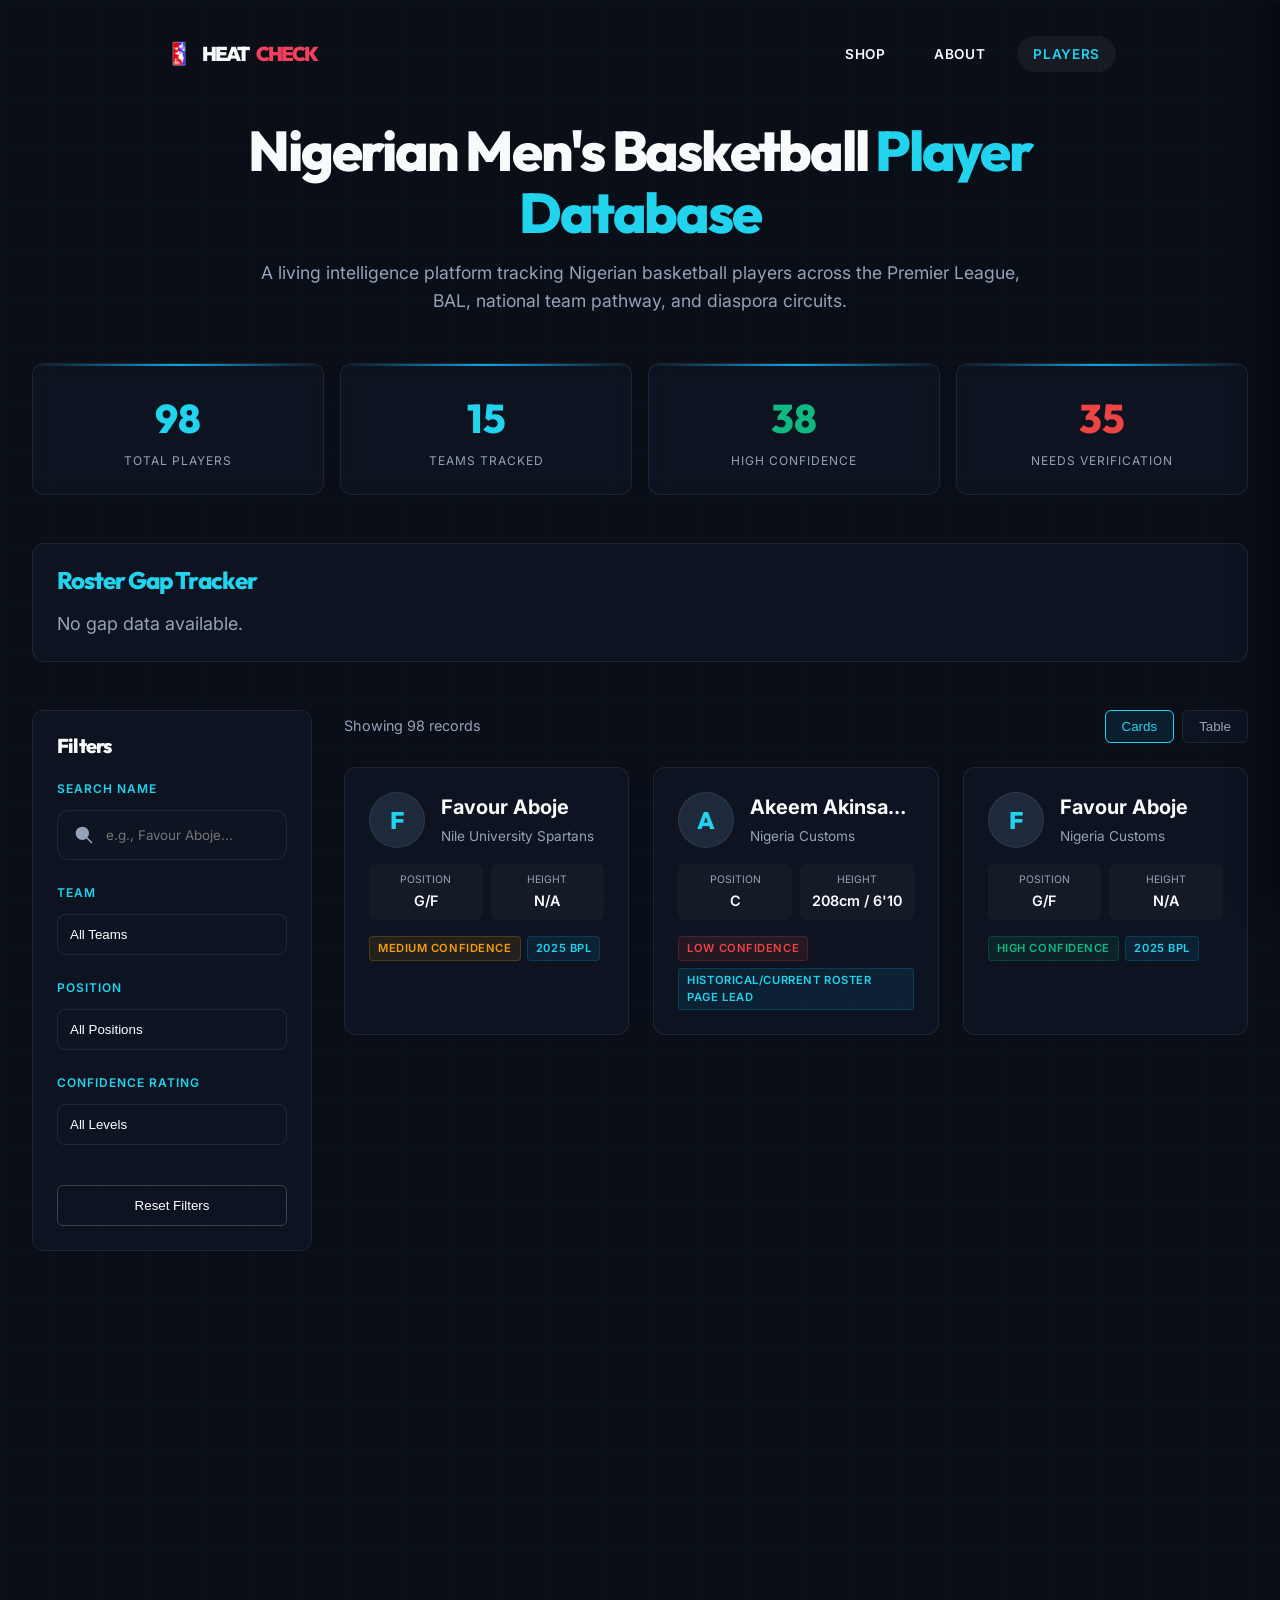
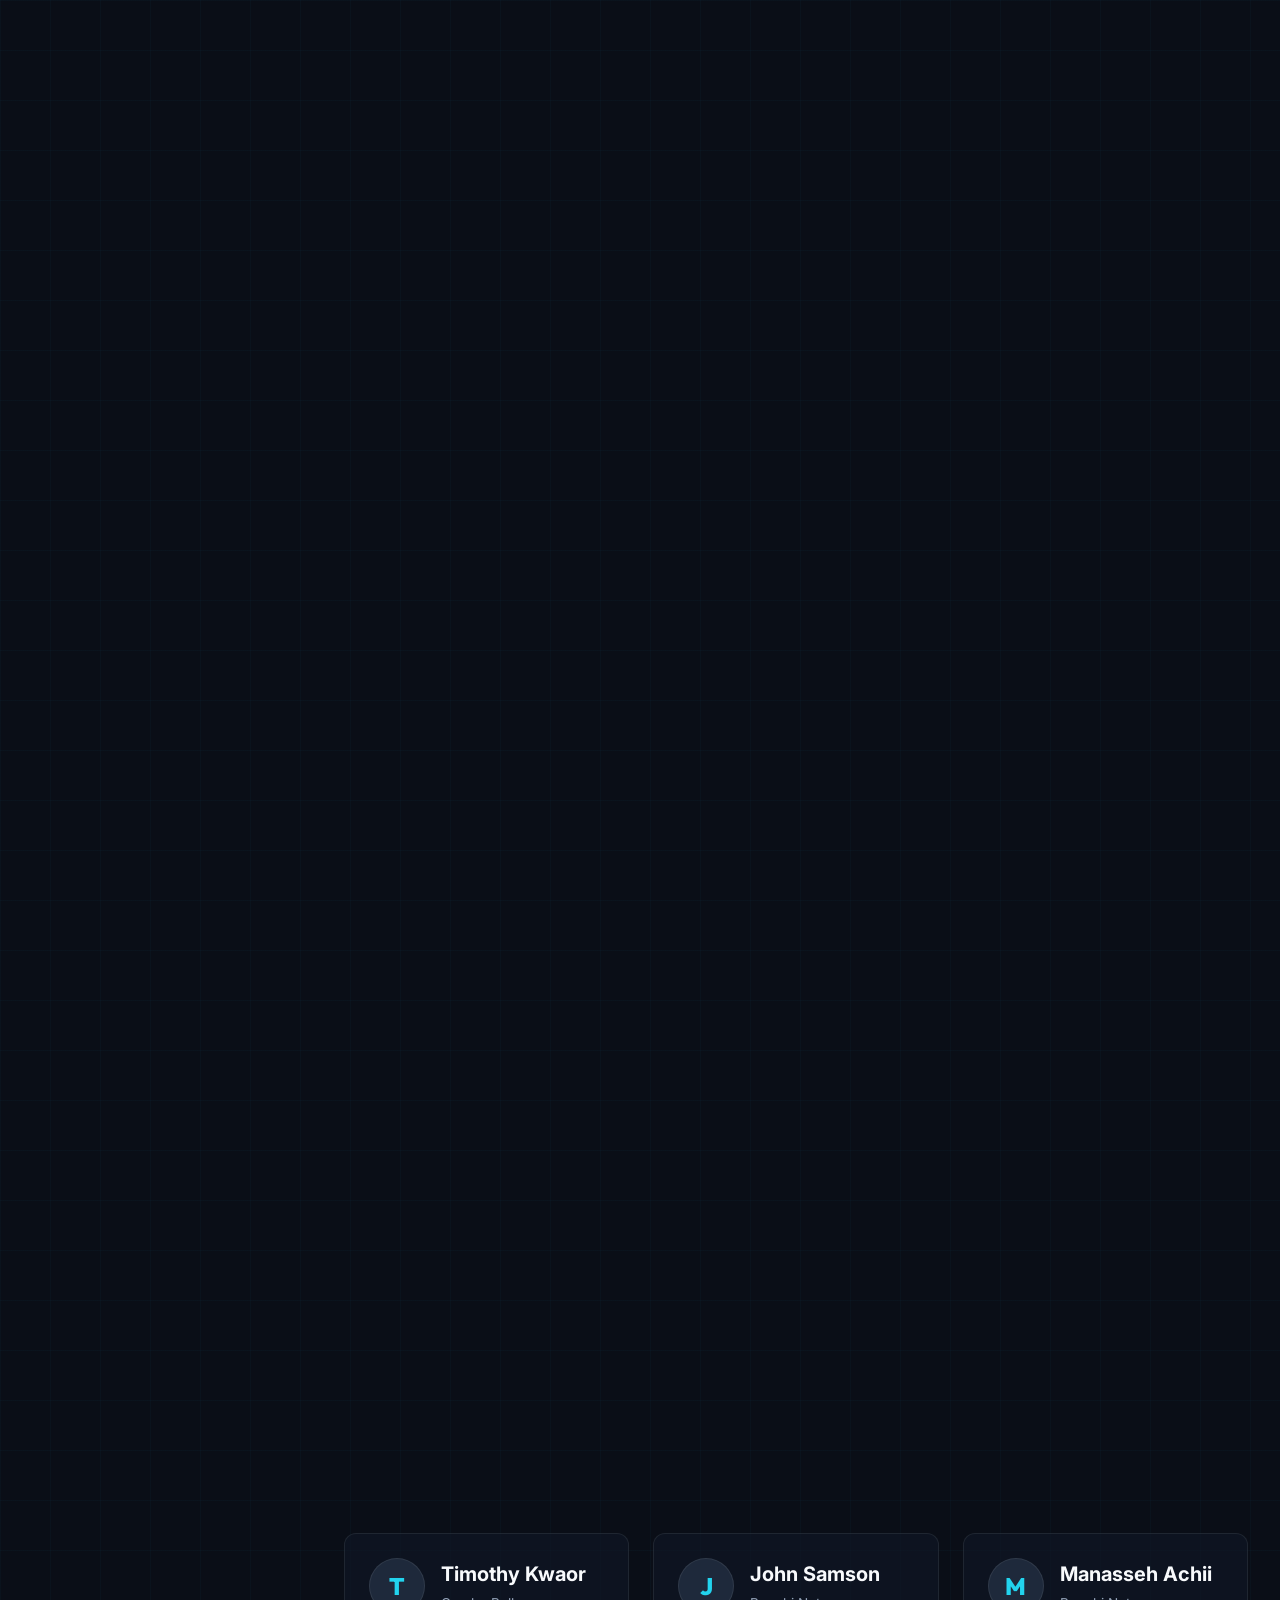
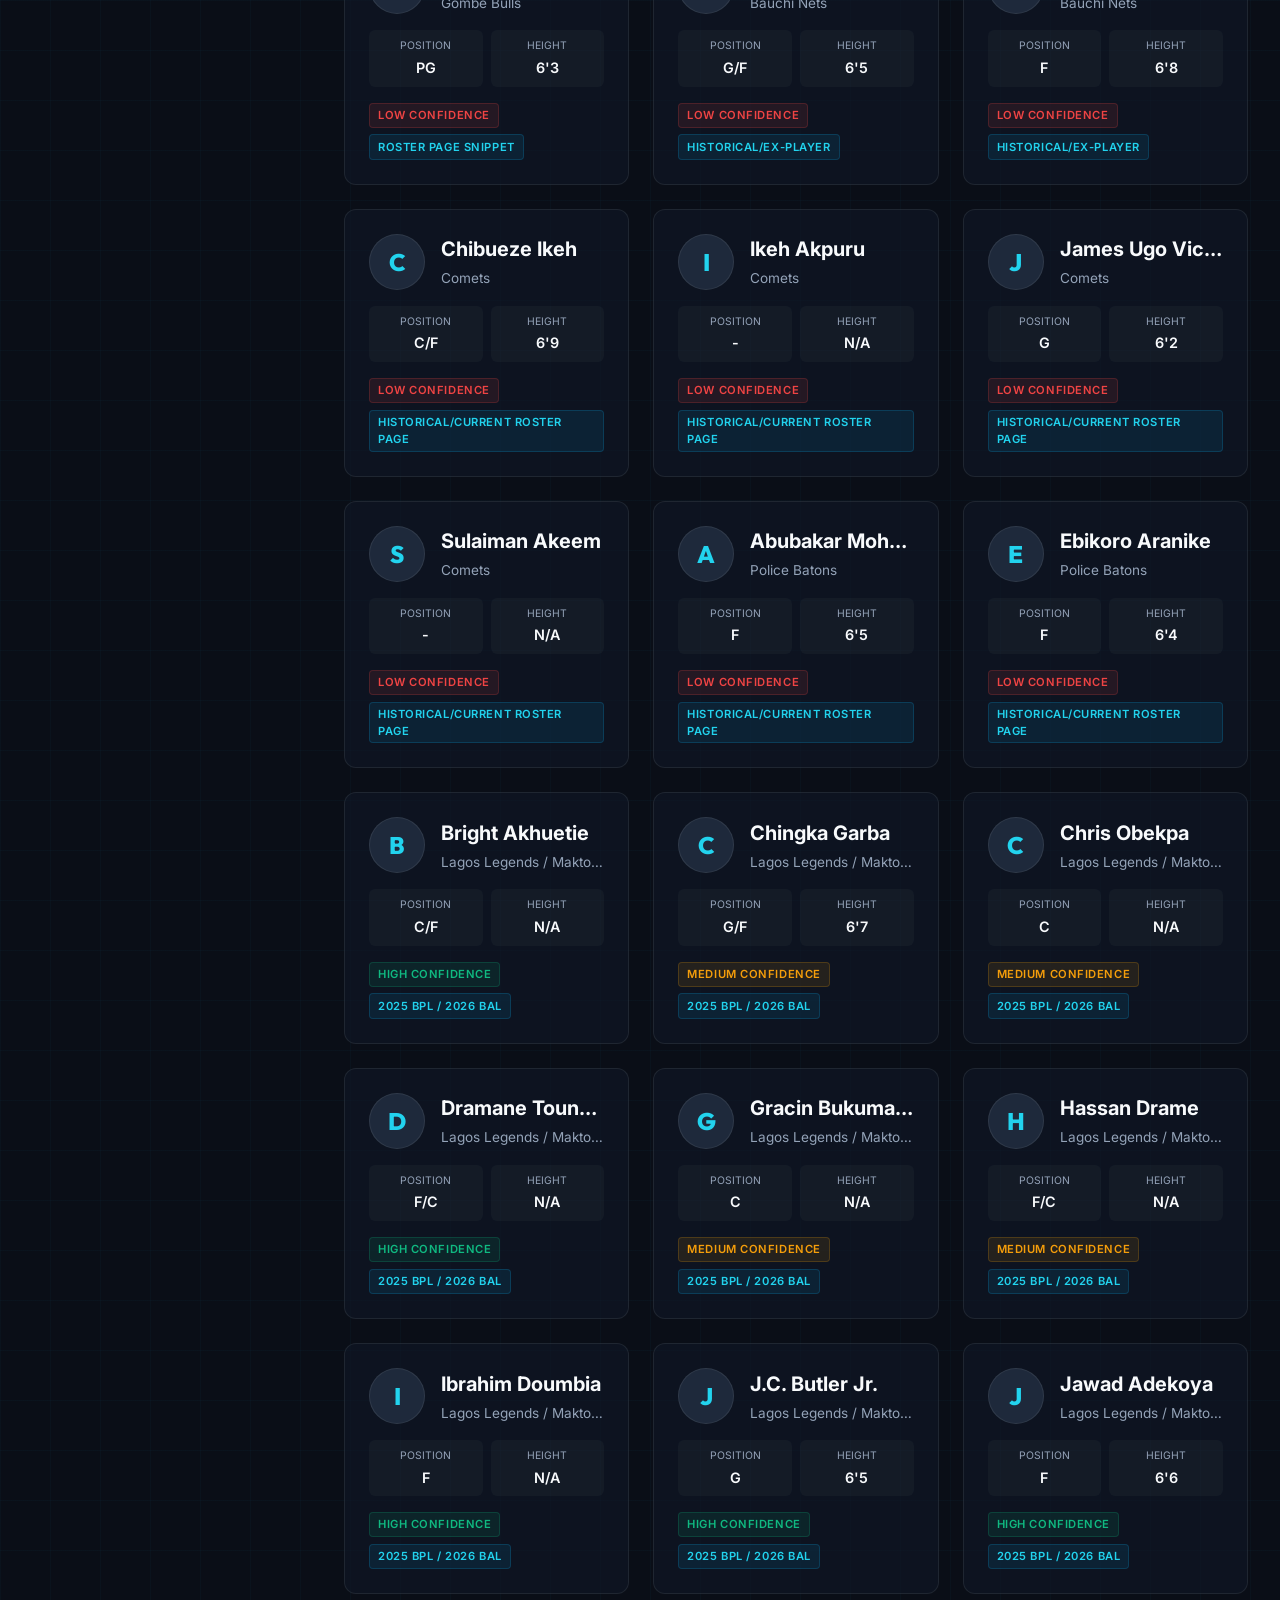
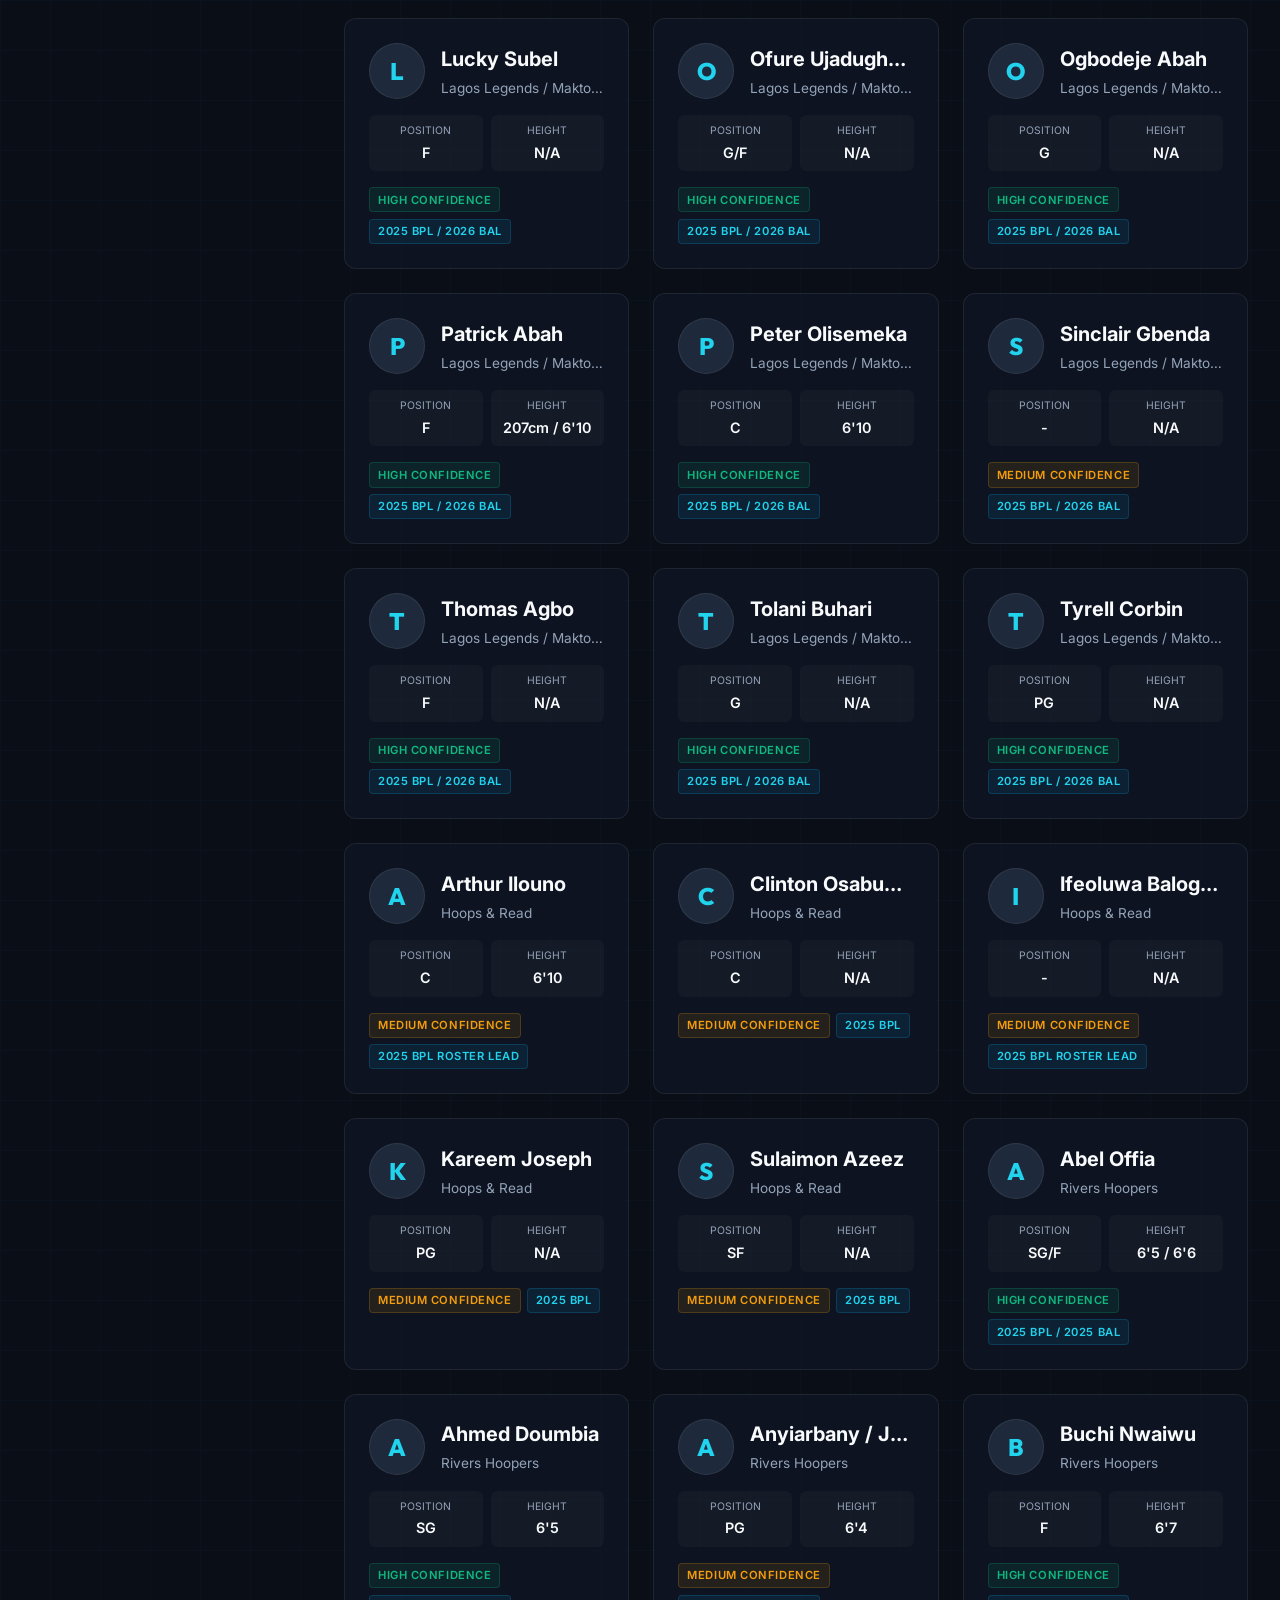
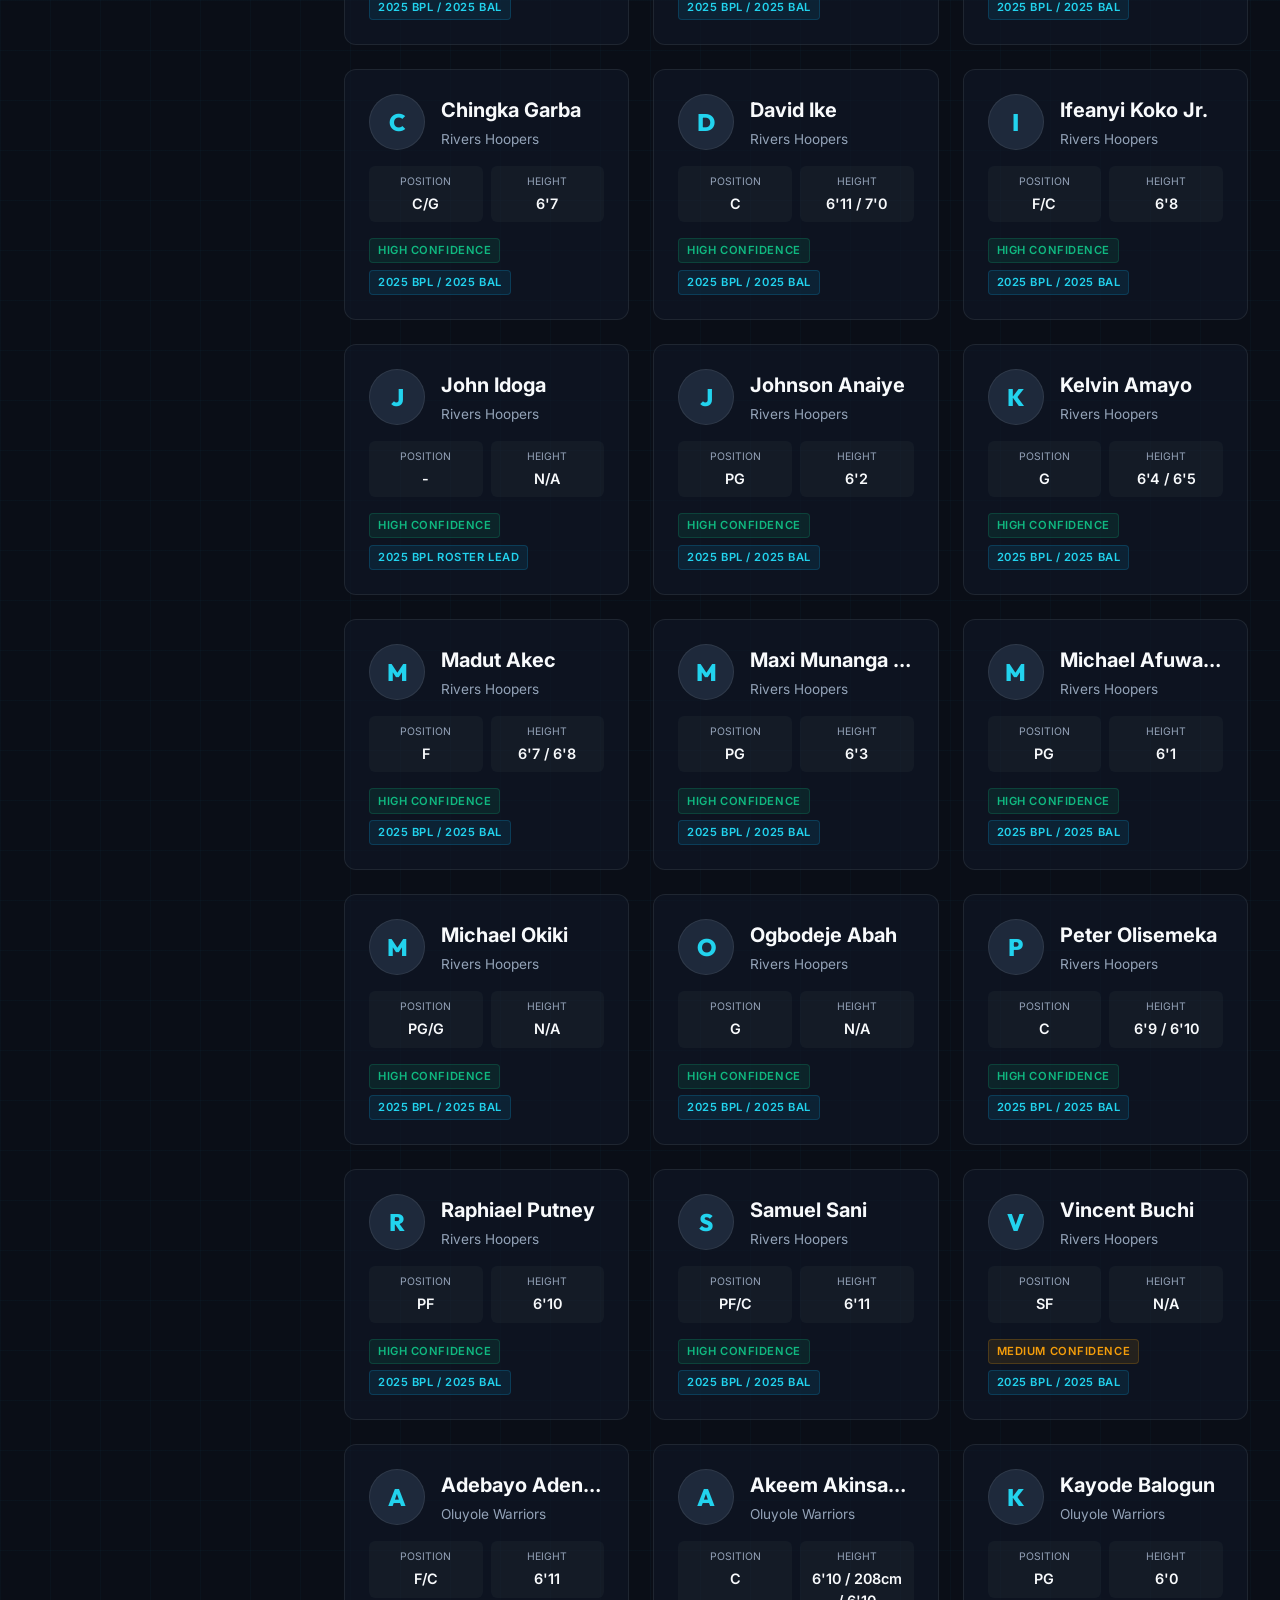
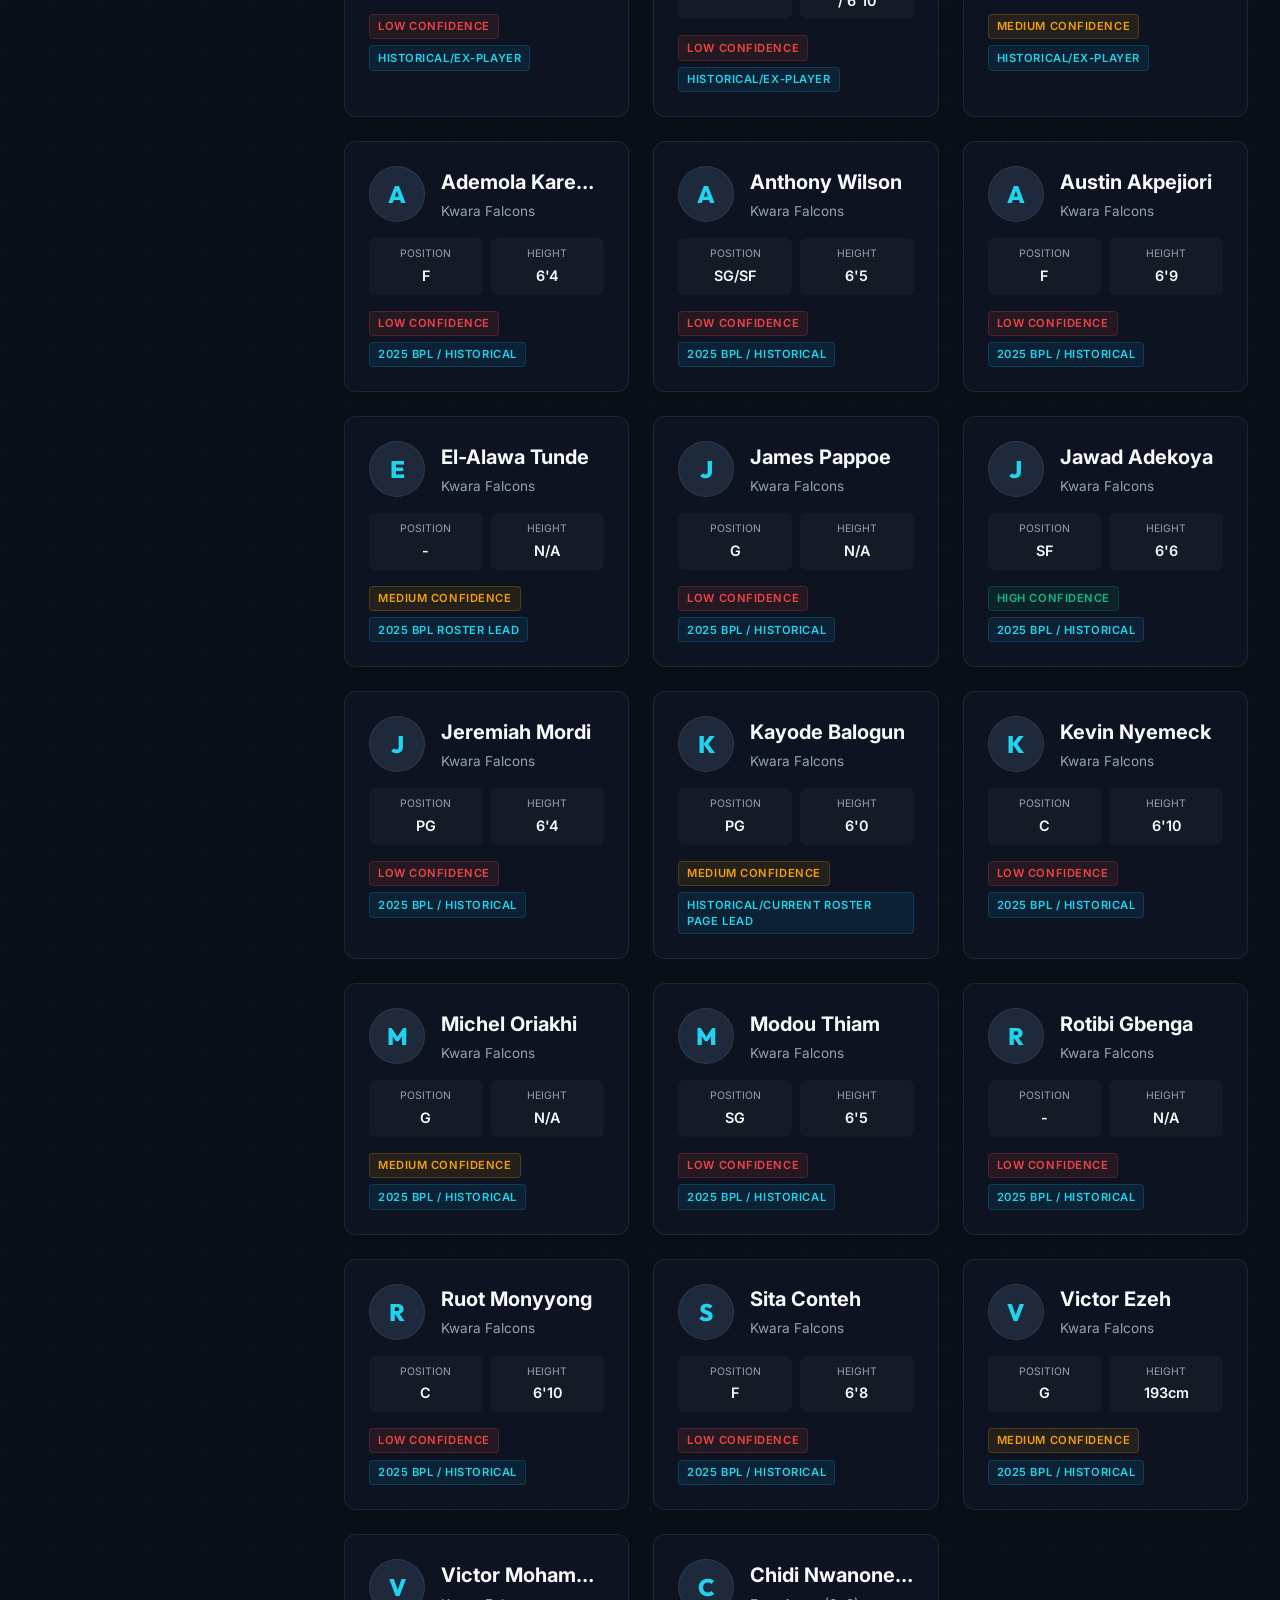
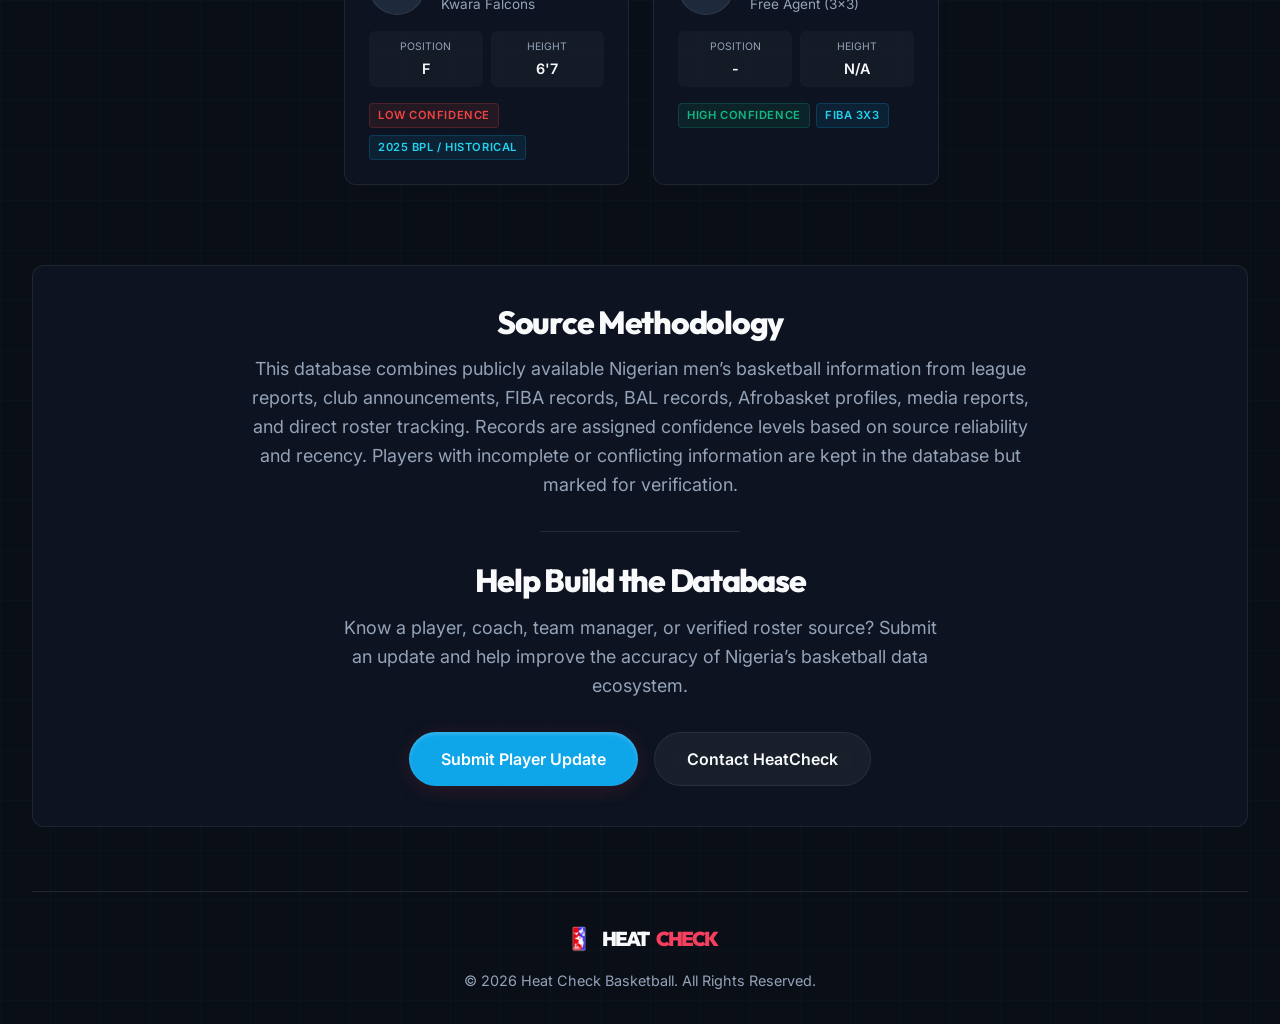
==== commit 0c0e7524: "data: Add Chidi Nwanoneze to player database" ====
--- a/database.html
+++ b/database.html
@@ -12,6 +12,7 @@
   
   <link rel="stylesheet" href="css/design-system.css?v=1.1">
   <link rel="stylesheet" href="css/database.css?v=1.1">
+  <link rel="stylesheet" href="css/wizard.css?v=1.1">
 </head>
 <body class="db-page">
 
@@ -145,8 +146,8 @@
       <h2 style="font-size: 2rem; margin-bottom: 1rem; font-family: var(--font-display);">Help Build the Database</h2>
       <p style="color: var(--db-text-muted); max-width: 600px; margin: 0 auto 2rem; line-height: 1.6;">Know a player, coach, team manager, or verified roster source? Submit an update and help improve the accuracy of Nigeria’s basketball data ecosystem.</p>
       <div style="display: flex; gap: 1rem; justify-content: center; flex-wrap: wrap;">
-        <button class="btn btn-primary" style="background: var(--db-accent-blue); color: white;">Submit Player Update</button>
-        <button class="btn btn-secondary">Contact HeatCheck</button>
+        <button class="btn btn-primary" style="background: var(--db-accent-blue); color: white;" onclick="openWizard()">Submit Player Update</button>
+        <button class="btn btn-secondary" onclick="window.location.href='mailto:heatcheckonline@gmail.com?subject=HeatCheck Contact'">Contact HeatCheck</button>
       </div>
     </div>
 
@@ -237,7 +238,366 @@
     </div>
   </div>
 
+  <!-- Player Update Wizard Modal -->
+  <div class="wizard-overlay" id="wizardOverlay">
+    <div class="wizard-container">
+      
+      <div id="wizardMainUI">
+        <div class="wizard-header">
+          <button class="wizard-close" onclick="closeWizard()">&times;</button>
+          <h2 class="wizard-title">Claim / Update Your Player Profile</h2>
+          <p class="wizard-intro">Help us keep Nigeria’s basketball database accurate. Submit your verified player details below. Our team will review all updates before publishing them.</p>
+          <div class="wizard-note">
+            <svg width="16" height="16" fill="currentColor" viewBox="0 0 24 24"><path d="M12 2C6.48 2 2 6.48 2 12s4.48 10 10 10 10-4.48 10-10S17.52 2 12 2zm1 15h-2v-2h2v2zm0-4h-2V7h2v6z"/></svg>
+            Personal contact details and verification documents will only be used for review and will not be displayed publicly.
+          </div>
+          
+          <div class="progress-container">
+            <div class="progress-bar-fill" id="progressFill"></div>
+            <div class="step-indicator active" id="ind-1">1</div>
+            <div class="step-indicator" id="ind-2">2</div>
+            <div class="step-indicator" id="ind-3">3</div>
+            <div class="step-indicator" id="ind-4">4</div>
+            <div class="step-indicator" id="ind-5">5</div>
+            <div class="step-indicator" id="ind-6">6</div>
+          </div>
+        </div>
+
+        <div class="wizard-body">
+          <form id="playerUpdateForm">
+            <!-- STEP 1 -->
+            <div class="wizard-step active" id="step-1">
+              <h3 class="step-title">Basic Info</h3>
+              <div class="form-grid">
+                <div class="form-group">
+                  <label class="form-label">Full Name <span class="req">*</span></label>
+                  <input type="text" class="form-input" id="wu_fullname" placeholder="Enter your full legal name" required>
+                  <div class="error-msg">Required</div>
+                </div>
+                <div class="form-group">
+                  <label class="form-label">Known As / Nickname</label>
+                  <input type="text" class="form-input" id="wu_nickname" placeholder="Example: Big Mike, KD, Captain">
+                </div>
+                <div class="form-group">
+                  <label class="form-label">Date of Birth <span class="req">*</span></label>
+                  <input type="date" class="form-input" id="wu_dob" required>
+                  <div class="error-msg">Required</div>
+                </div>
+                <div class="form-group">
+                  <label class="form-label">Nationality</label>
+                  <input type="text" class="form-input" id="wu_nationality" value="Nigeria">
+                </div>
+                <div class="form-group">
+                  <label class="form-label">State of Origin</label>
+                  <input type="text" class="form-input" id="wu_state" placeholder="Optional">
+                </div>
+                <div class="form-group">
+                  <label class="form-label">City / Current Location</label>
+                  <input type="text" class="form-input" id="wu_city" placeholder="Lagos, Abuja, Port Harcourt, etc.">
+                </div>
+                <div class="form-group">
+                  <label class="form-label">Email Address <span class="req">*</span></label>
+                  <input type="email" class="form-input" id="wu_email" placeholder="you@example.com" required>
+                  <div class="error-msg">Valid email required</div>
+                </div>
+                <div class="form-group">
+                  <label class="form-label">Phone Number / WhatsApp <span class="req">*</span></label>
+                  <input type="tel" class="form-input" id="wu_phone" placeholder="+234..." required>
+                  <div class="error-msg">Required</div>
+                </div>
+                <div class="form-group full">
+                  <label class="form-label">Instagram Handle</label>
+                  <input type="text" class="form-input" id="wu_ig" placeholder="@yourhandle">
+                </div>
+              </div>
+            </div>
+
+            <!-- STEP 2 -->
+            <div class="wizard-step" id="step-2">
+              <h3 class="step-title">Basketball Profile</h3>
+              <div class="form-grid">
+                <div class="form-group">
+                  <label class="form-label">Primary Position <span class="req">*</span></label>
+                  <select class="form-select" id="wu_pos_1" required>
+                    <option value="">Select...</option>
+                    <option value="Point Guard">Point Guard</option>
+                    <option value="Shooting Guard">Shooting Guard</option>
+                    <option value="Small Forward">Small Forward</option>
+                    <option value="Power Forward">Power Forward</option>
+                    <option value="Center">Center</option>
+                    <option value="Combo Guard">Combo Guard</option>
+                    <option value="Wing">Wing</option>
+                    <option value="Forward">Forward</option>
+                    <option value="Big">Big</option>
+                  </select>
+                  <div class="error-msg">Required</div>
+                </div>
+                <div class="form-group">
+                  <label class="form-label">Secondary Position</label>
+                  <select class="form-select" id="wu_pos_2">
+                    <option value="">Select...</option>
+                    <option value="Point Guard">Point Guard</option>
+                    <option value="Shooting Guard">Shooting Guard</option>
+                    <option value="Small Forward">Small Forward</option>
+                    <option value="Power Forward">Power Forward</option>
+                    <option value="Center">Center</option>
+                    <option value="Combo Guard">Combo Guard</option>
+                    <option value="Wing">Wing</option>
+                    <option value="Forward">Forward</option>
+                    <option value="Big">Big</option>
+                  </select>
+                </div>
+                <div class="form-group">
+                  <label class="form-label">Height <span class="req">*</span></label>
+                  <input type="text" class="form-input" id="wu_height" placeholder="Example: 6'5 / 196cm" required>
+                  <div class="error-msg">Required</div>
+                </div>
+                <div class="form-group">
+                  <label class="form-label">Weight</label>
+                  <input type="text" class="form-input" id="wu_weight" placeholder="Example: 92kg">
+                </div>
+                <div class="form-group full">
+                  <label class="form-label">Dominant Hand</label>
+                  <select class="form-select" id="wu_hand">
+                    <option value="">Select...</option>
+                    <option value="Right">Right</option>
+                    <option value="Left">Left</option>
+                    <option value="Both">Both</option>
+                  </select>
+                </div>
+                <div class="form-group full">
+                  <label class="form-label">Playing Style / Role (Select up to 3)</label>
+                  <div class="chip-group" id="chipGroupRole">
+                    <div class="chip" data-val="Scorer">Scorer</div>
+                    <div class="chip" data-val="Shooter">Shooter</div>
+                    <div class="chip" data-val="Playmaker">Playmaker</div>
+                    <div class="chip" data-val="Defender">Defender</div>
+                    <div class="chip" data-val="Rebounder">Rebounder</div>
+                    <div class="chip" data-val="Rim Protector">Rim Protector</div>
+                    <div class="chip" data-val="Slasher">Slasher</div>
+                    <div class="chip" data-val="Stretch Big">Stretch Big</div>
+                    <div class="chip" data-val="Athletic Finisher">Athletic Finisher</div>
+                    <div class="chip" data-val="Floor General">Floor General</div>
+                    <div class="chip" data-val="3&D">3&D</div>
+                    <div class="chip" data-val="Two-Way Player">Two-Way Player</div>
+                  </div>
+                </div>
+              </div>
+            </div>
+
+            <!-- STEP 3 -->
+            <div class="wizard-step" id="step-3">
+              <h3 class="step-title">Team & Career</h3>
+              <div class="form-grid">
+                <div class="form-group">
+                  <label class="form-label">Current Team / Club <span class="req">*</span></label>
+                  <input type="text" class="form-input" id="wu_team" placeholder="Example: Rivers Hoopers" required>
+                  <div class="error-msg">Required</div>
+                </div>
+                <div class="form-group">
+                  <label class="form-label">Current League / Competition <span class="req">*</span></label>
+                  <select class="form-select" id="wu_league" required>
+                    <option value="">Select...</option>
+                    <option value="BPL">Nigerian Basketball Premier League / BPL</option>
+                    <option value="Division 1">Division 1</option>
+                    <option value="Division 2">Division 2</option>
+                    <option value="BAL">BAL</option>
+                    <option value="Road to BAL">Road to BAL</option>
+                    <option value="University">University Basketball</option>
+                    <option value="Academy">Private Academy</option>
+                    <option value="Overseas">Overseas League</option>
+                    <option value="Free Agent">Free Agent</option>
+                    <option value="Other">Other</option>
+                  </select>
+                  <div class="error-msg">Required</div>
+                </div>
+                <div class="form-group">
+                  <label class="form-label">Conference</label>
+                  <select class="form-select" id="wu_conference">
+                    <option value="">Select...</option>
+                    <option value="Atlantic">Atlantic Conference</option>
+                    <option value="Savannah">Savannah Conference</option>
+                    <option value="Not Sure">Not Sure</option>
+                    <option value="N/A">Not Applicable</option>
+                  </select>
+                </div>
+                <div class="form-group">
+                  <label class="form-label">Current Status <span class="req">*</span></label>
+                  <select class="form-select" id="wu_status" required>
+                    <option value="">Select...</option>
+                    <option value="Active">Active</option>
+                    <option value="Injured">Injured</option>
+                    <option value="Free Agent">Free Agent</option>
+                    <option value="Retired">Retired</option>
+                    <option value="Unsure">Unsure</option>
+                  </select>
+                  <div class="error-msg">Required</div>
+                </div>
+                <div class="form-group full">
+                  <label class="form-label">Jersey Number</label>
+                  <input type="text" class="form-input" id="wu_jersey" placeholder="Optional">
+                </div>
+                <div class="form-group full">
+                  <label class="form-label">Previous Teams Played For</label>
+                  <textarea class="form-textarea" id="wu_prev_teams" placeholder="List previous teams, seasons, and leagues if possible. Example: Lagos Legends — 2025 NPBL, Kwara Falcons — 2024 NPBL"></textarea>
+                </div>
+                
+                <div class="form-group full">
+                  <label class="form-label">National Team Experience</label>
+                  <div class="chip-group" id="chipGroupNational">
+                    <div class="chip" data-val="Senior">D’Tigers Senior Team</div>
+                    <div class="chip" data-val="Camp">D’Tigers Training Camp</div>
+                    <div class="chip" data-val="U18">Nigeria U18</div>
+                    <div class="chip" data-val="U16">Nigeria U16</div>
+                    <div class="chip" data-val="University">University National Team</div>
+                    <div class="chip" data-val="3x3">3x3 National Team</div>
+                    <div class="chip" data-val="None">No National Team Experience</div>
+                  </div>
+                </div>
+                <div class="form-group full">
+                  <label class="form-label">BAL / Continental Experience</label>
+                  <div class="chip-group" id="chipGroupBal">
+                    <div class="chip" data-val="BAL">BAL</div>
+                    <div class="chip" data-val="RoadToBAL">Road to BAL</div>
+                    <div class="chip" data-val="FIBA_Africa">FIBA Africa Club Competition</div>
+                    <div class="chip" data-val="None">None</div>
+                  </div>
+                </div>
+              </div>
+            </div>
+
+            <!-- STEP 4 -->
+            <div class="wizard-step" id="step-4">
+              <h3 class="step-title">Stats & Achievements</h3>
+              <div class="form-grid">
+                <div class="form-group full">
+                  <label class="form-label">Latest Season Stats Overview</label>
+                  <textarea class="form-textarea" id="wu_stats_overview" placeholder="Example: 12.4 PPG, 5.1 RPG, 3.2 APG, 1.5 SPG, 45% FG" style="min-height:60px;"></textarea>
+                </div>
+                <div class="form-group"><label class="form-label">Games Played</label><input type="number" class="form-input" id="wu_gp"></div>
+                <div class="form-group"><label class="form-label">Points Per Game</label><input type="number" step="0.1" class="form-input" id="wu_ppg"></div>
+                <div class="form-group"><label class="form-label">Rebounds Per Game</label><input type="number" step="0.1" class="form-input" id="wu_rpg"></div>
+                <div class="form-group"><label class="form-label">Assists Per Game</label><input type="number" step="0.1" class="form-input" id="wu_apg"></div>
+                <div class="form-group"><label class="form-label">Steals / Blocks Per Game</label><input type="text" class="form-input" id="wu_def" placeholder="Example: 1.2 SPG / 0.5 BPG"></div>
+                <div class="form-group"><label class="form-label">FG / 3PT / FT %</label><input type="text" class="form-input" id="wu_pct" placeholder="Example: 45 / 33 / 80"></div>
+                
+                <div class="form-group full">
+                  <label class="form-label">Career Highlights / Achievements</label>
+                  <textarea class="form-textarea" id="wu_highlights" placeholder="Example: 2025 BPL Champion, Final Four MVP, BAL participant, All-Star selection"></textarea>
+                </div>
+                <div class="form-group full">
+                  <label class="form-label">Links to Stats / Proof</label>
+                  <textarea class="form-textarea" id="wu_proof_links" placeholder="Afrobasket, FIBA, BAL, club post, article, Instagram post, YouTube link (One per line)"></textarea>
+                </div>
+              </div>
+            </div>
+
+            <!-- STEP 5 -->
+            <div class="wizard-step" id="step-5">
+              <h3 class="step-title">Media & Proof</h3>
+              <div class="form-grid">
+                
+                <div class="form-group">
+                  <label class="form-label">Profile Photo (JPG/PNG)</label>
+                  <label class="file-upload">
+                    <input type="file" accept="image/*" id="wu_file_profile">
+                    <div class="file-icon">📷</div>
+                    <div class="file-text">Click to upload</div>
+                    <div class="file-name" id="fname_profile"></div>
+                  </label>
+                </div>
+                <div class="form-group">
+                  <label class="form-label">Verification Doc (ID/License)</label>
+                  <label class="file-upload">
+                    <input type="file" accept="image/*,.pdf" id="wu_file_id">
+                    <div class="file-icon">📄</div>
+                    <div class="file-text">Click to upload</div>
+                    <div class="file-name" id="fname_id"></div>
+                  </label>
+                  <span class="form-helper">Never published. For verification only.</span>
+                </div>
+                
+                <div class="form-group full">
+                  <label class="form-label">Highlight Video Link</label>
+                  <input type="url" class="form-input" id="wu_video" placeholder="YouTube, Instagram, Hudl, Google Drive, etc.">
+                </div>
+
+                <div class="form-group full">
+                  <label class="form-label">What part of your profile needs correction?</label>
+                  <div class="chip-group" id="chipGroupCorrection">
+                    <div class="chip" data-val="Name">Name</div>
+                    <div class="chip" data-val="Age">Age / DOB</div>
+                    <div class="chip" data-val="Height">Height</div>
+                    <div class="chip" data-val="Position">Position</div>
+                    <div class="chip" data-val="Team">Team</div>
+                    <div class="chip" data-val="Stats">Stats</div>
+                    <div class="chip" data-val="Photo">Photo</div>
+                    <div class="chip" data-val="History">Career history</div>
+                    <div class="chip" data-val="Other">Other</div>
+                  </div>
+                </div>
+
+                <div class="form-group full">
+                  <label class="form-label">Describe the update <span class="req">*</span></label>
+                  <textarea class="form-textarea" id="wu_desc" placeholder="Tell us exactly what should be changed or added in the database." required></textarea>
+                  <div class="error-msg">Required</div>
+                </div>
+
+                <div class="form-group">
+                  <label class="form-label">Name of Coach / Official for Verification</label>
+                  <input type="text" class="form-input" id="wu_coach_name">
+                </div>
+                <div class="form-group">
+                  <label class="form-label">Coach / Official Contact</label>
+                  <input type="text" class="form-input" id="wu_coach_contact" placeholder="Phone or Email">
+                </div>
+              </div>
+            </div>
+
+            <!-- STEP 6 -->
+            <div class="wizard-step" id="step-6">
+              <h3 class="step-title">Review & Submit</h3>
+              <p class="wizard-intro" style="color:var(--db-accent-orange);">Please confirm your information is accurate before submitting. False or unverifiable information may be rejected.</p>
+              
+              <div class="review-block" id="reviewBlock">
+                <!-- Generated by JS -->
+              </div>
+
+              <div class="checkbox-group">
+                <input type="checkbox" id="wu_chk_accuracy" required>
+                <label for="wu_chk_accuracy" class="checkbox-label">I confirm that the information submitted is accurate to the best of my knowledge and I give HeatCheck permission to review, verify, and publish relevant basketball profile information on the Nigerian Basketball Player Database.</label>
+              </div>
+              <div class="checkbox-group">
+                <input type="checkbox" id="wu_chk_privacy" required>
+                <label for="wu_chk_privacy" class="checkbox-label">I understand that personal contact details and verification documents will not be publicly displayed.</label>
+              </div>
+              <div class="error-msg" id="submitErrorMsg" style="font-size:1rem; margin-bottom:1rem;">Please agree to the terms to submit.</div>
+            </div>
+
+          </form>
+        </div>
+
+        <div class="wizard-footer">
+          <button class="btn-wizard btn-back" id="btnWizBack" disabled>Back</button>
+          <button class="btn-wizard btn-next" id="btnWizNext">Next Step</button>
+          <button class="btn-wizard btn-submit" id="btnWizSubmit">Submit Profile Update</button>
+        </div>
+      </div>
+
+      <!-- Success UI -->
+      <div class="success-state" id="wizardSuccessUI">
+        <div class="success-icon">✓</div>
+        <h2 class="success-title">Update Submitted</h2>
+        <p class="success-msg">Thank you! Your profile update has been securely received. The HeatCheck team will review your information and verify the details before publishing it to the database.</p>
+        <button class="btn-wizard btn-next" onclick="closeWizard()" style="margin-bottom: 1rem;">Back to Player Database</button>
+        <button class="btn-wizard btn-back" onclick="resetWizard()">Submit Another Update</button>
+      </div>
+
+    </div>
+  </div>
+
   <script src="js/data.js?v=1.1"></script>
   <script src="js/database.js?v=1.1"></script>
+  <script src="js/update-form.js?v=1.1"></script>
 </body>
 </html>
--- a/css/wizard.css
+++ b/css/wizard.css
@@ -0,0 +1,116 @@
+/* =========================================================
+   HEAT CHECK - WIZARD FORM UI
+   ========================================================= */
+
+/* Modal Overlay */
+.wizard-overlay {
+  position: fixed; inset: 0; background: rgba(0, 0, 0, 0.85); backdrop-filter: blur(8px);
+  z-index: 9000; opacity: 0; pointer-events: none; transition: opacity 0.3s ease;
+  display: flex; align-items: center; justify-content: center; padding: 1rem;
+}
+.wizard-overlay.active { opacity: 1; pointer-events: auto; }
+
+/* Modal Container */
+.wizard-container {
+  background: rgba(15, 23, 42, 0.95); border: 1px solid rgba(14, 165, 233, 0.3);
+  box-shadow: 0 0 40px rgba(14, 165, 233, 0.15); border-radius: 16px;
+  width: 100%; max-width: 800px; max-height: 90vh; display: flex; flex-direction: column;
+  transform: translateY(20px) scale(0.98); transition: all 0.4s cubic-bezier(0.16, 1, 0.3, 1);
+  overflow: hidden; position: relative;
+}
+.wizard-overlay.active .wizard-container { transform: translateY(0) scale(1); }
+
+/* Header & Progress */
+.wizard-header { padding: 2rem 2rem 1.5rem; border-bottom: 1px solid rgba(255,255,255,0.05); position: relative; }
+.wizard-close { position: absolute; top: 1.5rem; right: 1.5rem; background: rgba(255,255,255,0.1); border: none; color: white; width: 32px; height: 32px; border-radius: 50%; cursor: pointer; display: flex; align-items: center; justify-content: center; transition: all 0.2s; }
+.wizard-close:hover { background: rgba(255,255,255,0.2); }
+.wizard-title { font-family: var(--font-display); font-size: 1.8rem; margin-bottom: 0.5rem; color: white; }
+.wizard-intro { font-size: 0.9rem; color: var(--text-muted, #94a3b8); line-height: 1.5; margin-bottom: 1.5rem; max-width: 90%; }
+.wizard-note { font-size: 0.75rem; color: var(--db-accent-cyan, #22d3ee); display: flex; align-items: center; gap: 0.5rem; background: rgba(34, 211, 238, 0.1); padding: 0.5rem; border-radius: 6px; }
+
+/* Progress Bar */
+.progress-container { display: flex; justify-content: space-between; position: relative; margin-top: 1rem; }
+.progress-container::before { content: ''; position: absolute; top: 50%; left: 0; width: 100%; height: 2px; background: rgba(255,255,255,0.1); transform: translateY(-50%); z-index: 1; }
+.progress-bar-fill { position: absolute; top: 50%; left: 0; height: 2px; background: var(--db-accent-orange, #f97316); transform: translateY(-50%); z-index: 1; transition: width 0.3s ease; width: 0%; box-shadow: 0 0 10px rgba(249, 115, 22, 0.5); }
+.step-indicator { width: 24px; height: 24px; border-radius: 50%; background: #1e293b; border: 2px solid rgba(255,255,255,0.2); z-index: 2; position: relative; display: flex; align-items: center; justify-content: center; font-size: 0.7rem; font-weight: 600; color: #94a3b8; transition: all 0.3s; }
+.step-indicator.active { background: var(--db-accent-orange, #f97316); border-color: var(--db-accent-orange, #f97316); color: white; box-shadow: 0 0 10px rgba(249, 115, 22, 0.5); }
+.step-indicator.completed { background: var(--db-accent-cyan, #22d3ee); border-color: var(--db-accent-cyan, #22d3ee); color: #0a0e17; }
+
+/* Form Body */
+.wizard-body { padding: 2rem; overflow-y: auto; flex: 1; }
+.wizard-step { display: none; animation: fadeIn 0.4s ease; }
+.wizard-step.active { display: block; }
+
+@keyframes fadeIn { from { opacity: 0; transform: translateY(10px); } to { opacity: 1; transform: translateY(0); } }
+
+.step-title { font-family: var(--font-display); font-size: 1.4rem; margin-bottom: 1.5rem; color: var(--db-accent-cyan, #22d3ee); border-bottom: 1px solid rgba(255,255,255,0.05); padding-bottom: 0.5rem; }
+
+/* Inputs */
+.form-grid { display: grid; grid-template-columns: 1fr 1fr; gap: 1.5rem; }
+.form-group { margin-bottom: 1.5rem; }
+.form-group.full { grid-column: 1 / -1; }
+.form-label { display: block; font-size: 0.8rem; text-transform: uppercase; letter-spacing: 1px; color: #cbd5e1; margin-bottom: 0.5rem; font-weight: 600; }
+.form-label span.req { color: #ef4444; }
+.form-input, .form-select, .form-textarea { width: 100%; padding: 0.85rem 1rem; background: rgba(0,0,0,0.2); border: 1px solid rgba(255,255,255,0.1); border-radius: 8px; color: white; font-family: var(--font-body); font-size: 0.95rem; transition: all 0.2s; }
+.form-input:focus, .form-select:focus, .form-textarea:focus { outline: none; border-color: var(--db-accent-blue, #0ea5e9); box-shadow: 0 0 15px rgba(14, 165, 233, 0.2); background: rgba(14, 165, 233, 0.05); }
+.form-input::placeholder, .form-textarea::placeholder { color: #64748b; }
+.form-textarea { resize: vertical; min-height: 100px; }
+.form-select { appearance: none; background-image: url('data:image/svg+xml;utf8,<svg fill="white" viewBox="0 0 24 24" xmlns="http://www.w3.org/2000/svg"><path d="M7 10l5 5 5-5z"/></svg>'); background-repeat: no-repeat; background-position: right 1rem center; }
+.form-select option { background: #0f172a; color: white; }
+.form-helper { font-size: 0.75rem; color: #64748b; margin-top: 0.4rem; display: block; }
+
+/* Chips / Multi-select */
+.chip-group { display: flex; flex-wrap: wrap; gap: 0.5rem; }
+.chip { padding: 0.5rem 1rem; background: rgba(255,255,255,0.05); border: 1px solid rgba(255,255,255,0.1); border-radius: 20px; font-size: 0.8rem; font-weight: 600; cursor: pointer; transition: all 0.2s; user-select: none; }
+.chip:hover { background: rgba(255,255,255,0.1); }
+.chip.selected { background: rgba(14, 165, 233, 0.2); border-color: var(--db-accent-blue, #0ea5e9); color: var(--db-accent-cyan, #22d3ee); box-shadow: 0 0 10px rgba(14, 165, 233, 0.2); }
+
+/* File Upload */
+.file-upload { border: 2px dashed rgba(255,255,255,0.1); border-radius: 8px; padding: 1.5rem; text-align: center; cursor: pointer; transition: all 0.2s; background: rgba(0,0,0,0.1); }
+.file-upload:hover { border-color: var(--db-accent-blue, #0ea5e9); background: rgba(14, 165, 233, 0.05); }
+.file-upload input[type="file"] { display: none; }
+.file-icon { font-size: 2rem; margin-bottom: 0.5rem; opacity: 0.5; }
+.file-text { font-size: 0.9rem; color: #cbd5e1; }
+.file-name { font-size: 0.8rem; color: var(--db-accent-cyan, #22d3ee); margin-top: 0.5rem; font-weight: 600; }
+
+/* Checkboxes */
+.checkbox-group { display: flex; gap: 1rem; align-items: flex-start; margin-bottom: 1rem; background: rgba(255,255,255,0.02); padding: 1rem; border-radius: 8px; border: 1px solid rgba(255,255,255,0.05); }
+.checkbox-group input[type="checkbox"] { margin-top: 0.2rem; accent-color: var(--db-accent-blue, #0ea5e9); width: 1.2rem; height: 1.2rem; }
+.checkbox-label { font-size: 0.9rem; color: #e2e8f0; line-height: 1.5; cursor: pointer; }
+
+/* Footer / Actions */
+.wizard-footer { padding: 1.5rem 2rem; border-top: 1px solid rgba(255,255,255,0.05); display: flex; justify-content: space-between; background: rgba(0,0,0,0.2); }
+.btn-wizard { padding: 0.75rem 1.5rem; border-radius: 8px; font-weight: 600; font-size: 0.95rem; cursor: pointer; transition: all 0.2s; border: none; }
+.btn-back { background: rgba(255,255,255,0.1); color: white; }
+.btn-back:hover { background: rgba(255,255,255,0.15); }
+.btn-back[disabled] { opacity: 0.3; cursor: not-allowed; }
+.btn-next { background: var(--db-accent-blue, #0ea5e9); color: white; }
+.btn-next:hover { background: #0284c7; box-shadow: 0 0 15px rgba(14, 165, 233, 0.4); }
+.btn-submit { background: var(--db-accent-orange, #f97316); color: white; display: none; }
+.btn-submit:hover { background: #ea580c; box-shadow: 0 0 15px rgba(249, 115, 22, 0.4); }
+
+/* Review Screen */
+.review-block { background: rgba(0,0,0,0.2); border-radius: 8px; padding: 1rem; margin-bottom: 1rem; border: 1px solid rgba(255,255,255,0.05); }
+.review-title { font-size: 0.85rem; color: var(--db-accent-cyan, #22d3ee); text-transform: uppercase; margin-bottom: 0.5rem; font-weight: 600; border-bottom: 1px solid rgba(34, 211, 238, 0.2); padding-bottom: 0.25rem;}
+.review-item { font-size: 0.9rem; margin-bottom: 0.25rem; display: flex; justify-content: space-between; }
+.review-lbl { color: #94a3b8; }
+.review-val { font-weight: 500; text-align: right; }
+
+/* Success State */
+.success-state { display: none; text-align: center; padding: 3rem 2rem; flex-direction: column; align-items: center; justify-content: center; height: 100%; }
+.success-icon { font-size: 4rem; color: #10b981; margin-bottom: 1rem; filter: drop-shadow(0 0 20px rgba(16, 185, 129, 0.4)); }
+.success-title { font-family: var(--font-display); font-size: 2.5rem; margin-bottom: 1rem; color: white; }
+.success-msg { color: #94a3b8; line-height: 1.6; margin-bottom: 2rem; max-width: 500px; }
+
+/* Error state for inputs */
+.form-input.error, .form-select.error, .form-textarea.error { border-color: #ef4444; background: rgba(239, 68, 68, 0.05); }
+.error-msg { color: #ef4444; font-size: 0.75rem; margin-top: 0.25rem; display: none; }
+
+@media (max-width: 768px) {
+  .form-grid { grid-template-columns: 1fr; gap: 0; }
+  .wizard-container { max-height: 100vh; height: 100%; border-radius: 0; border: none; }
+  .wizard-overlay { padding: 0; }
+  .wizard-header { padding: 1.5rem; }
+  .wizard-body { padding: 1.5rem; }
+  .wizard-footer { padding: 1rem 1.5rem; }
+}
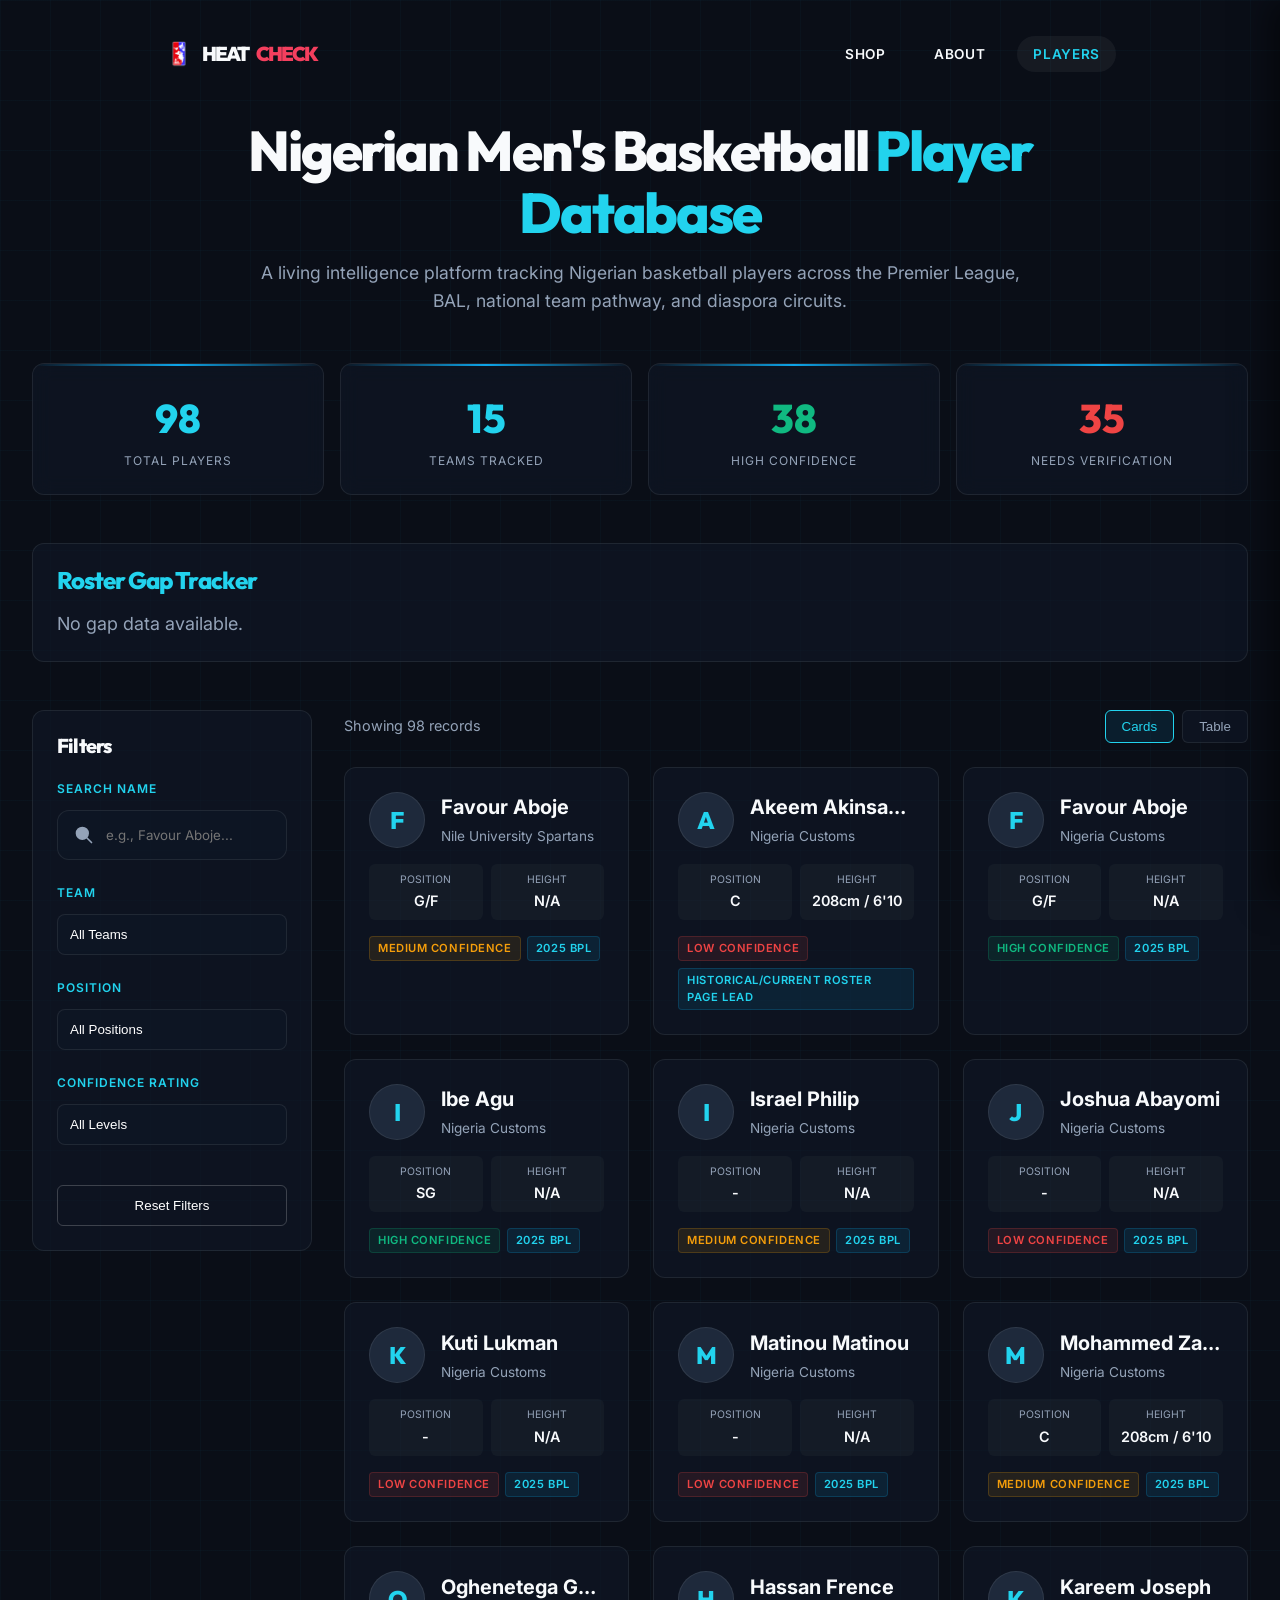
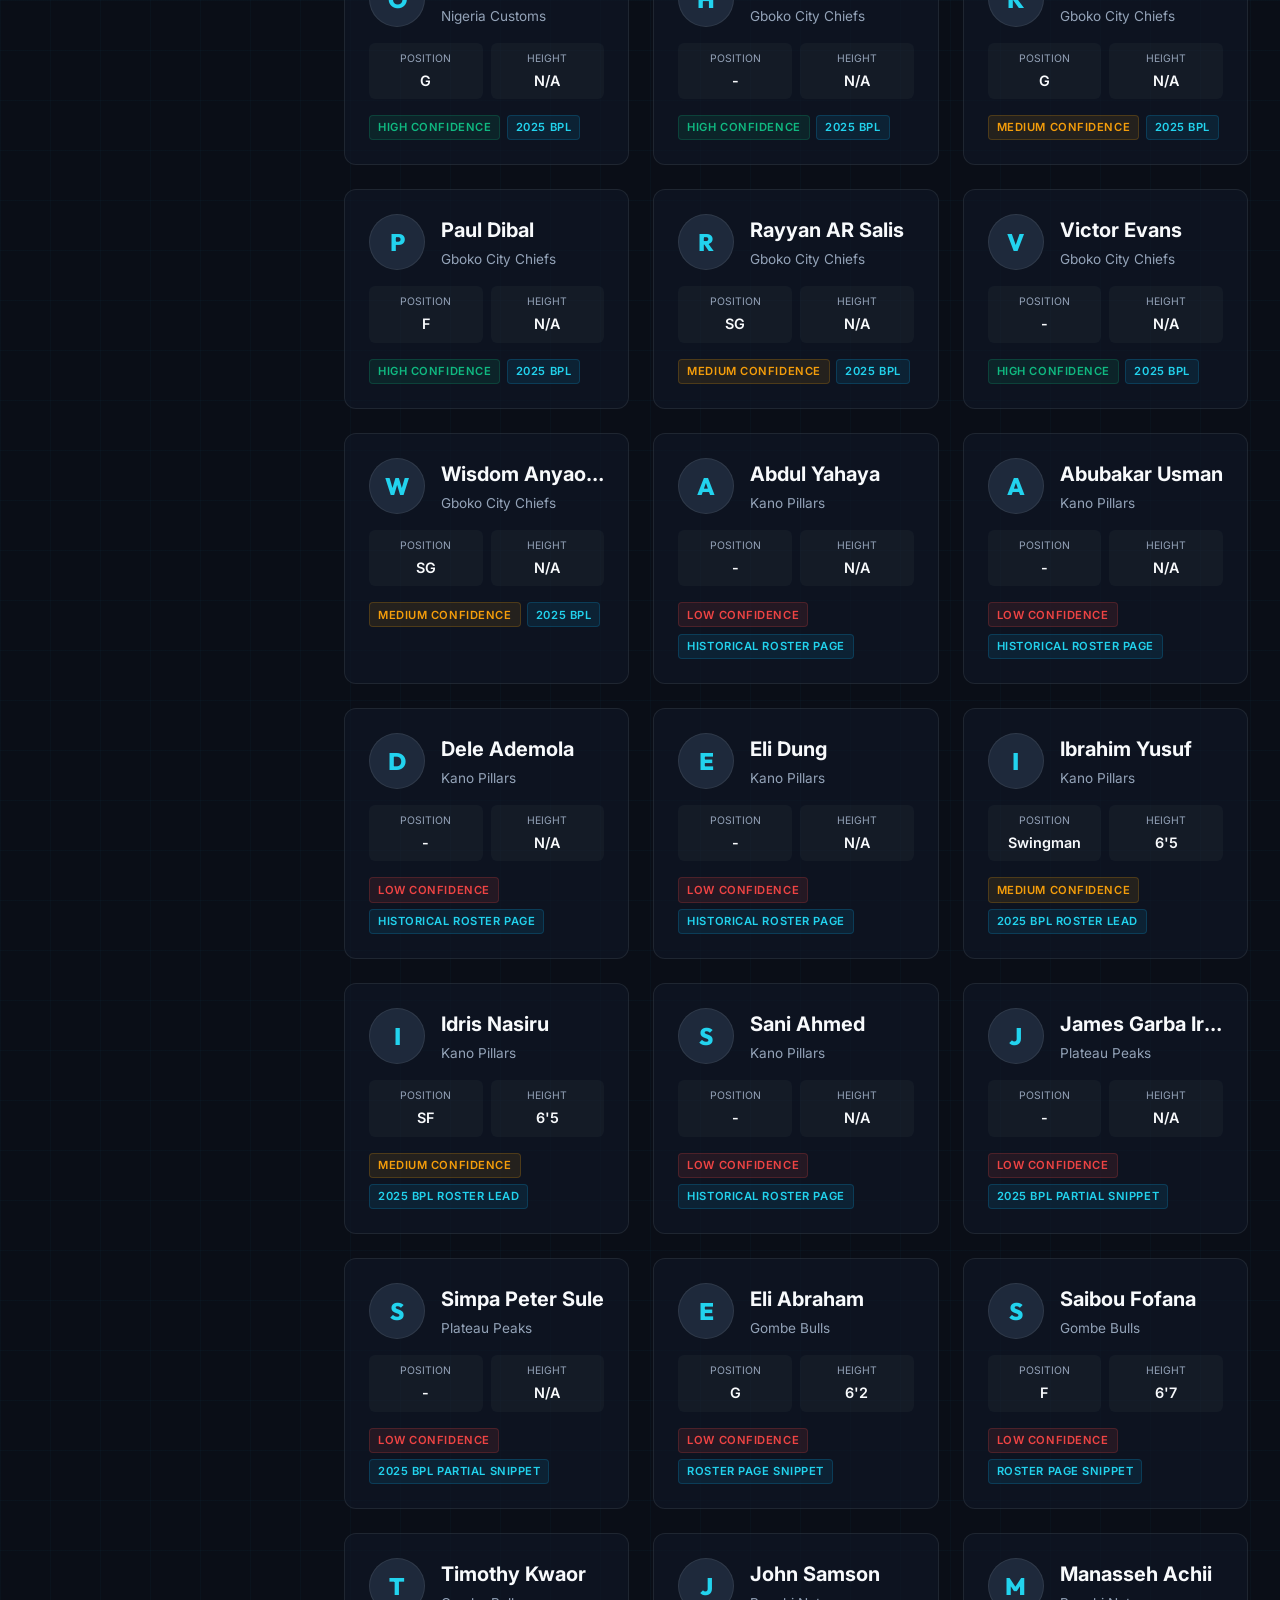
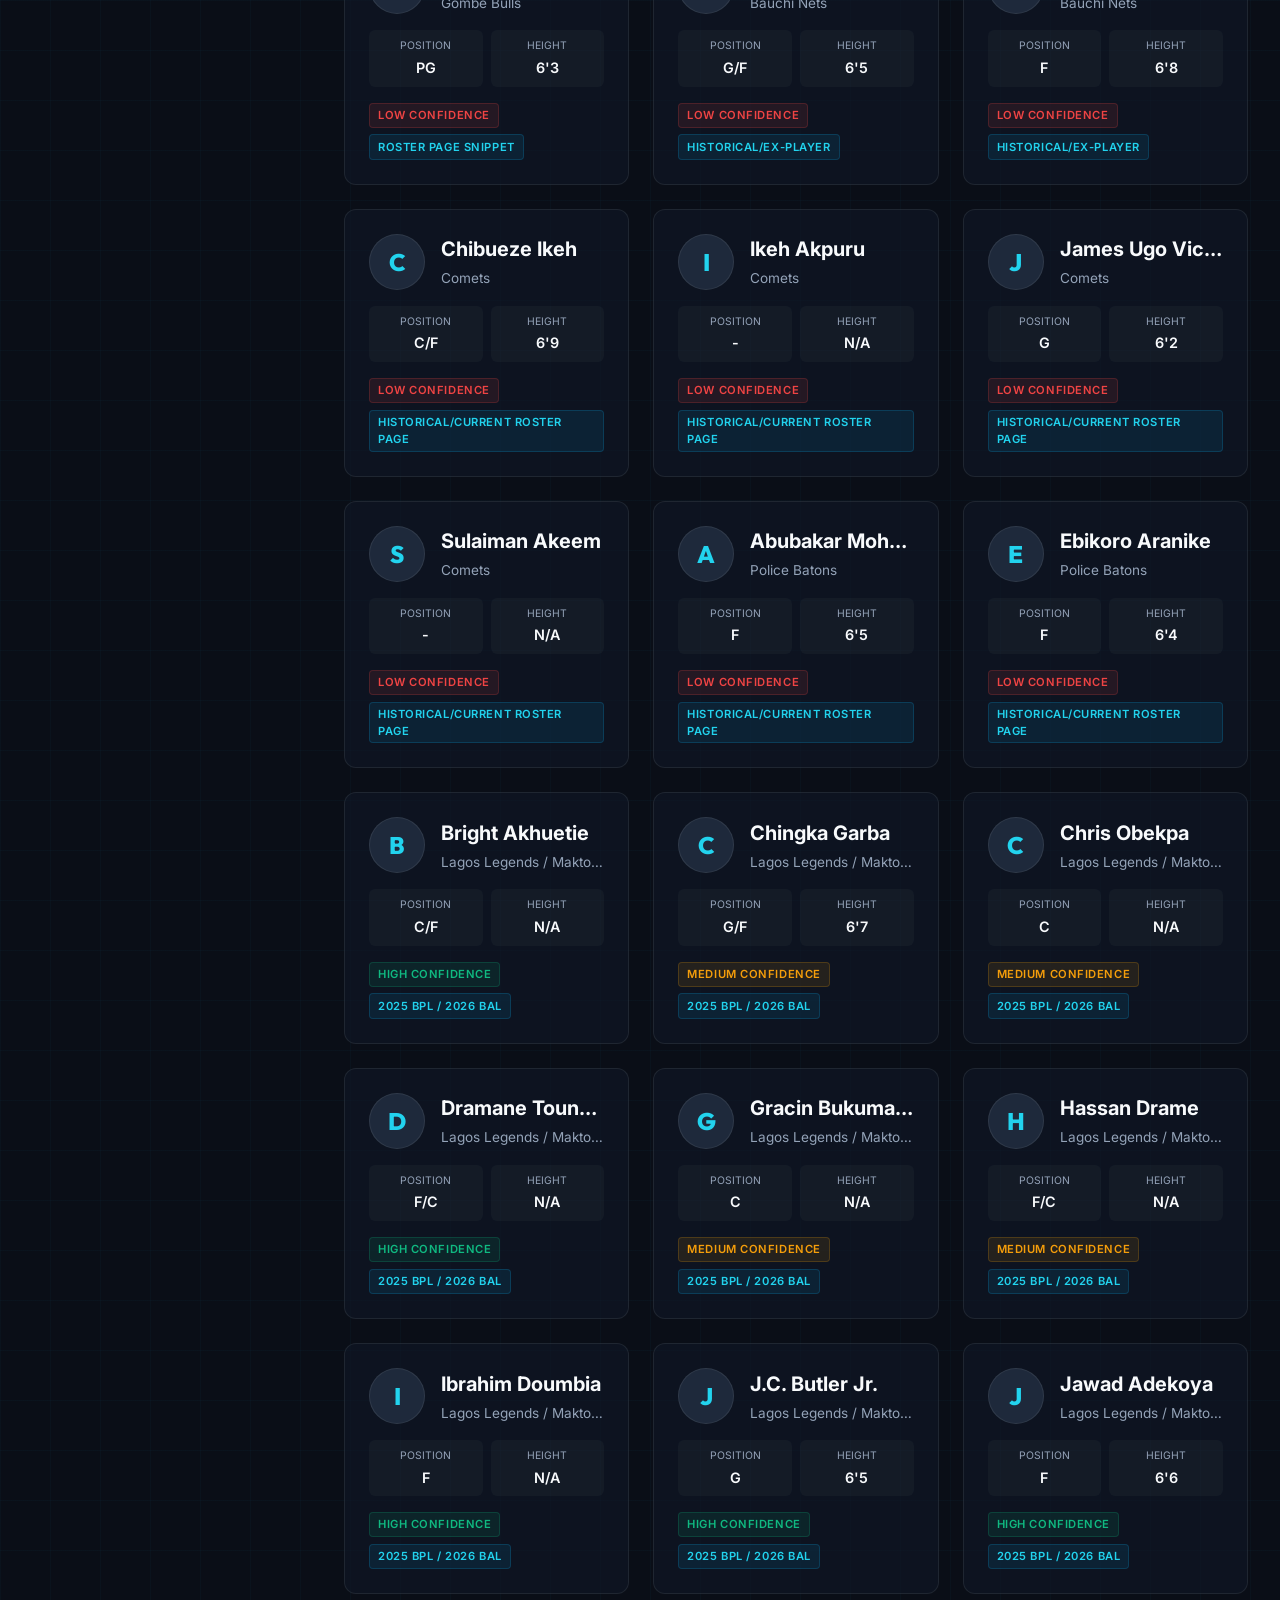
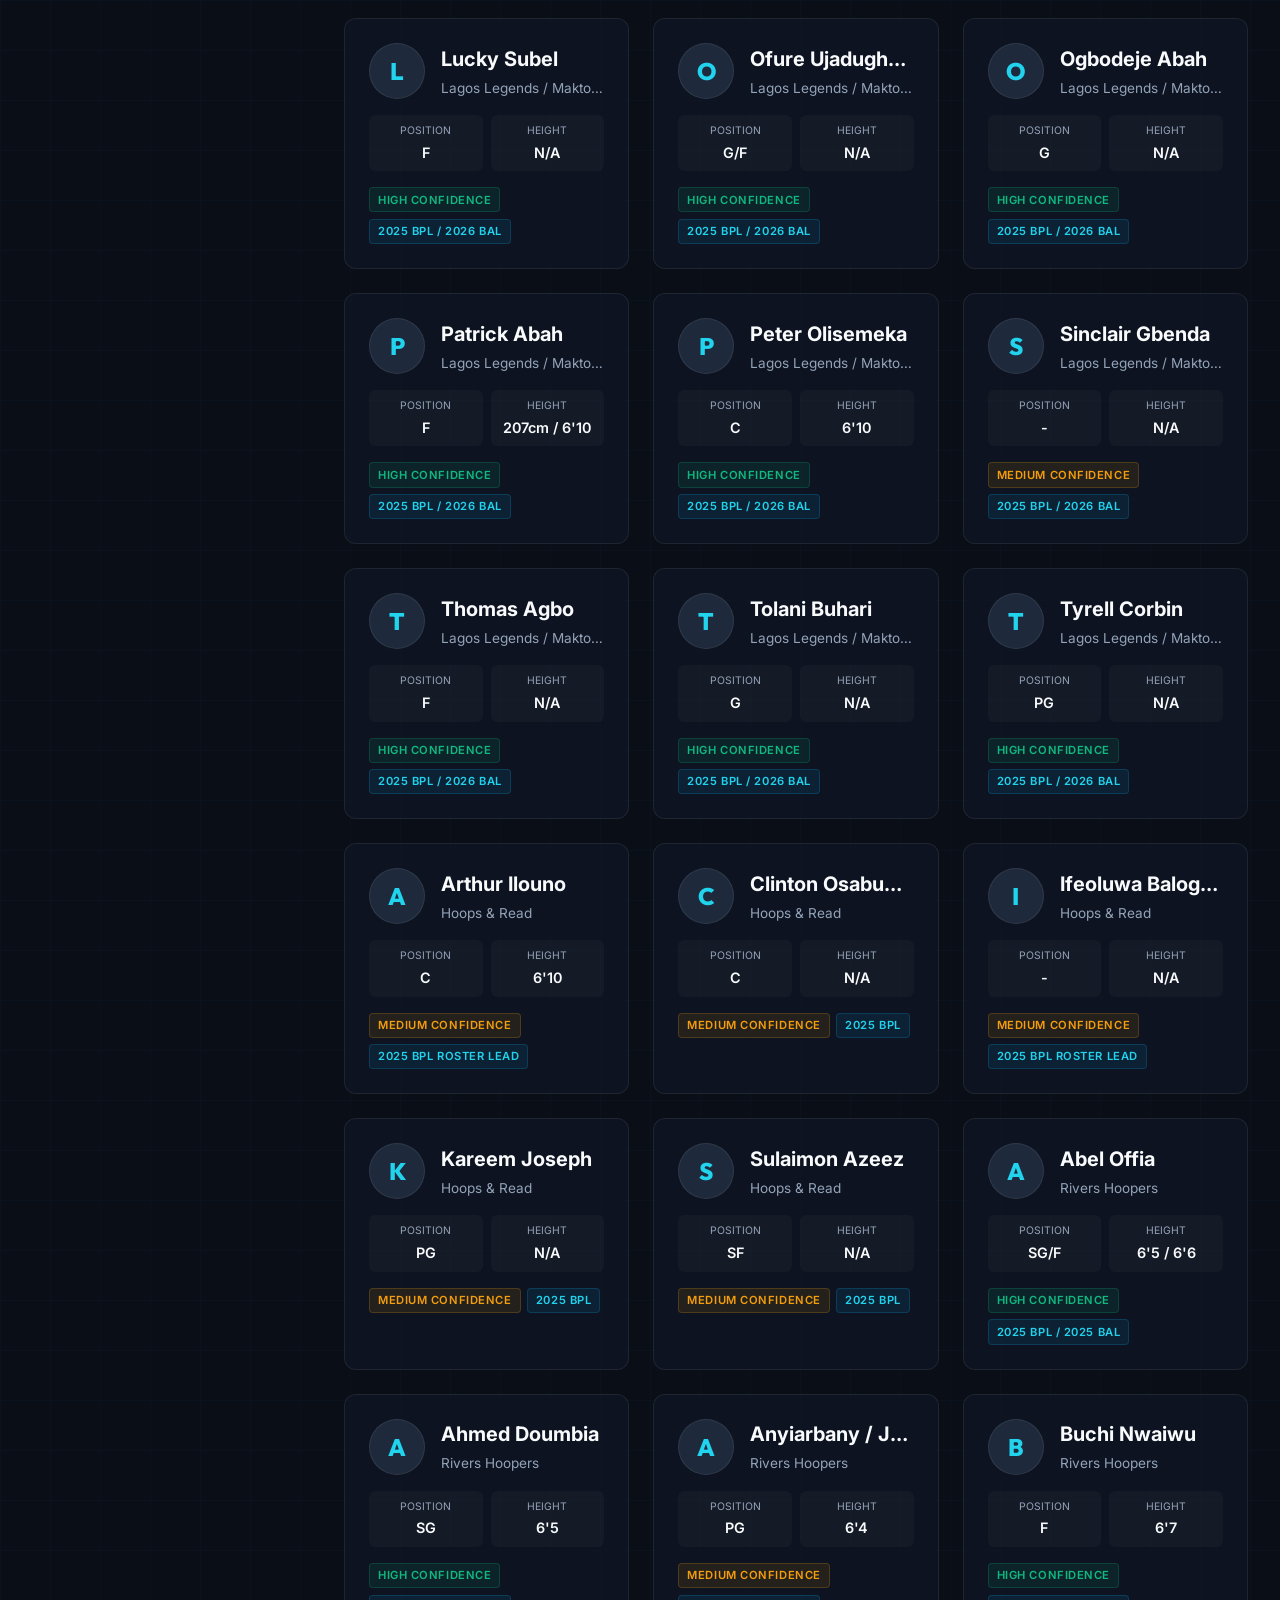
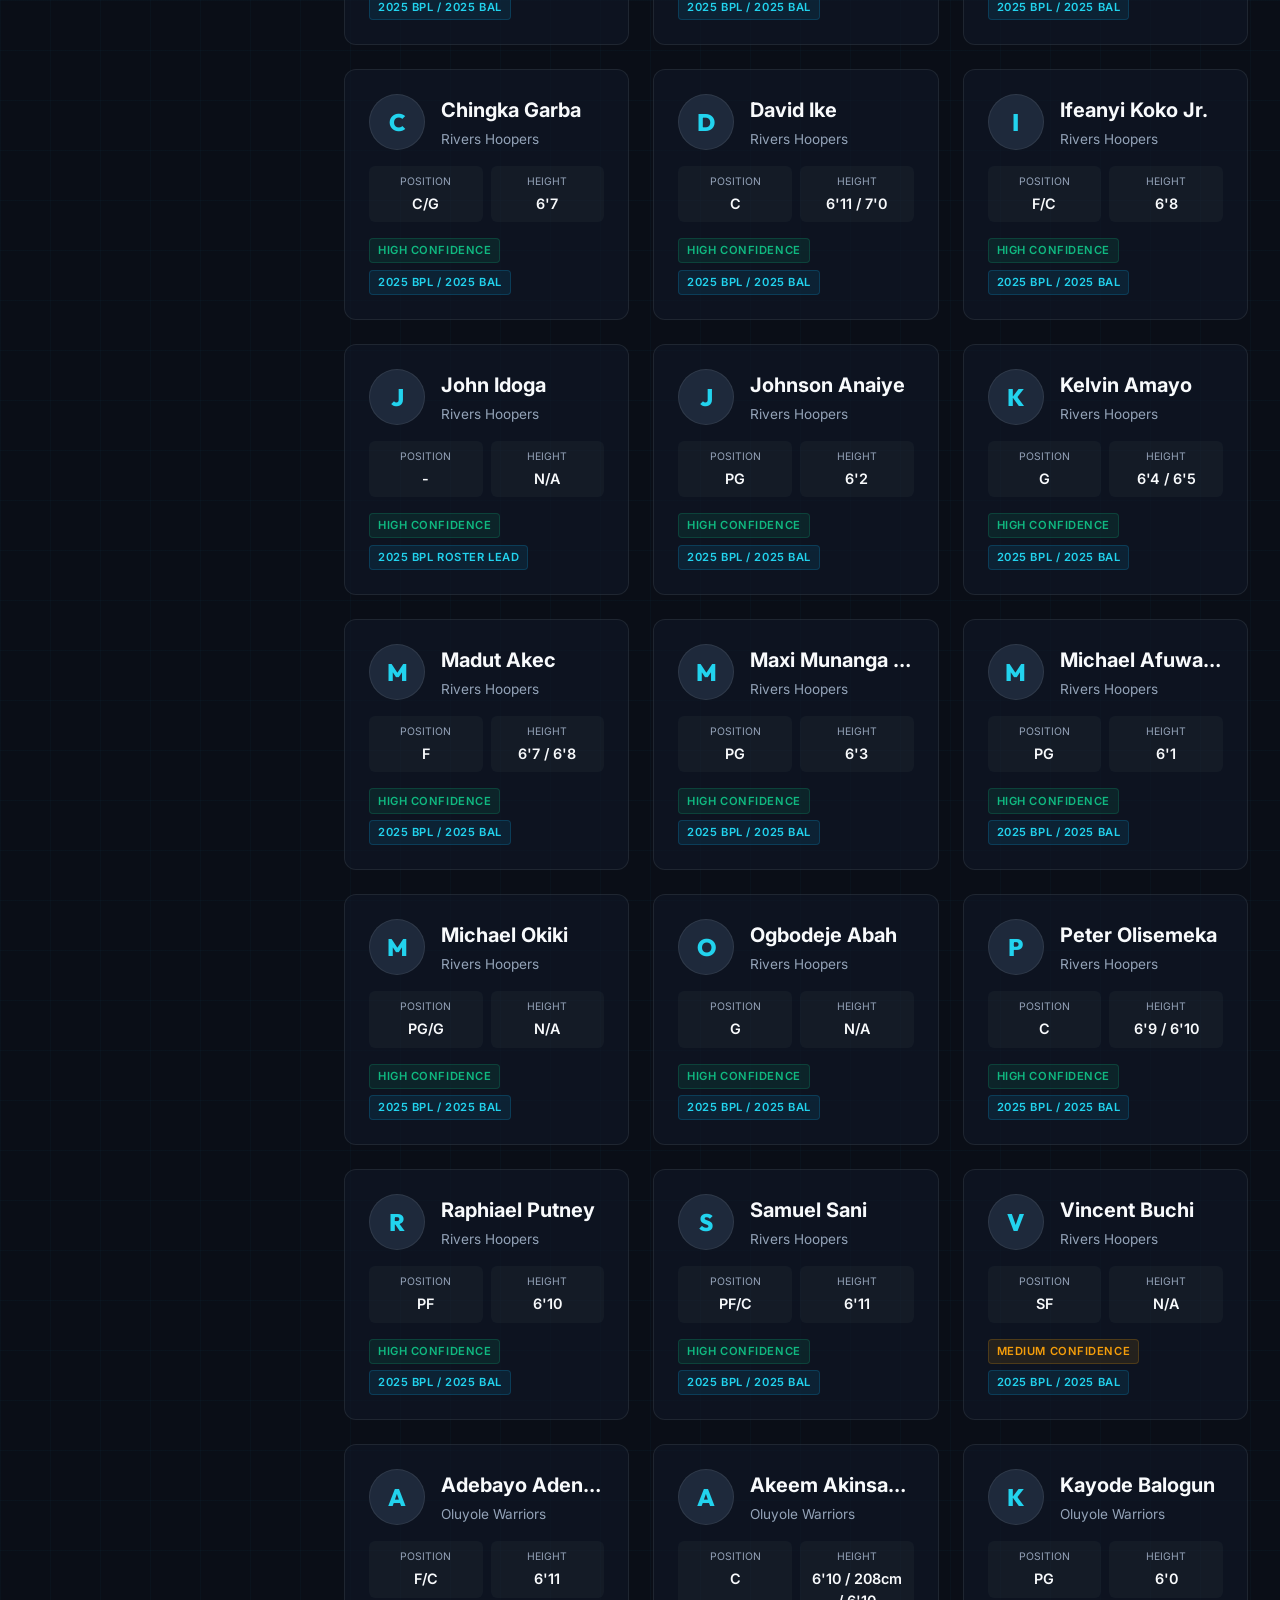
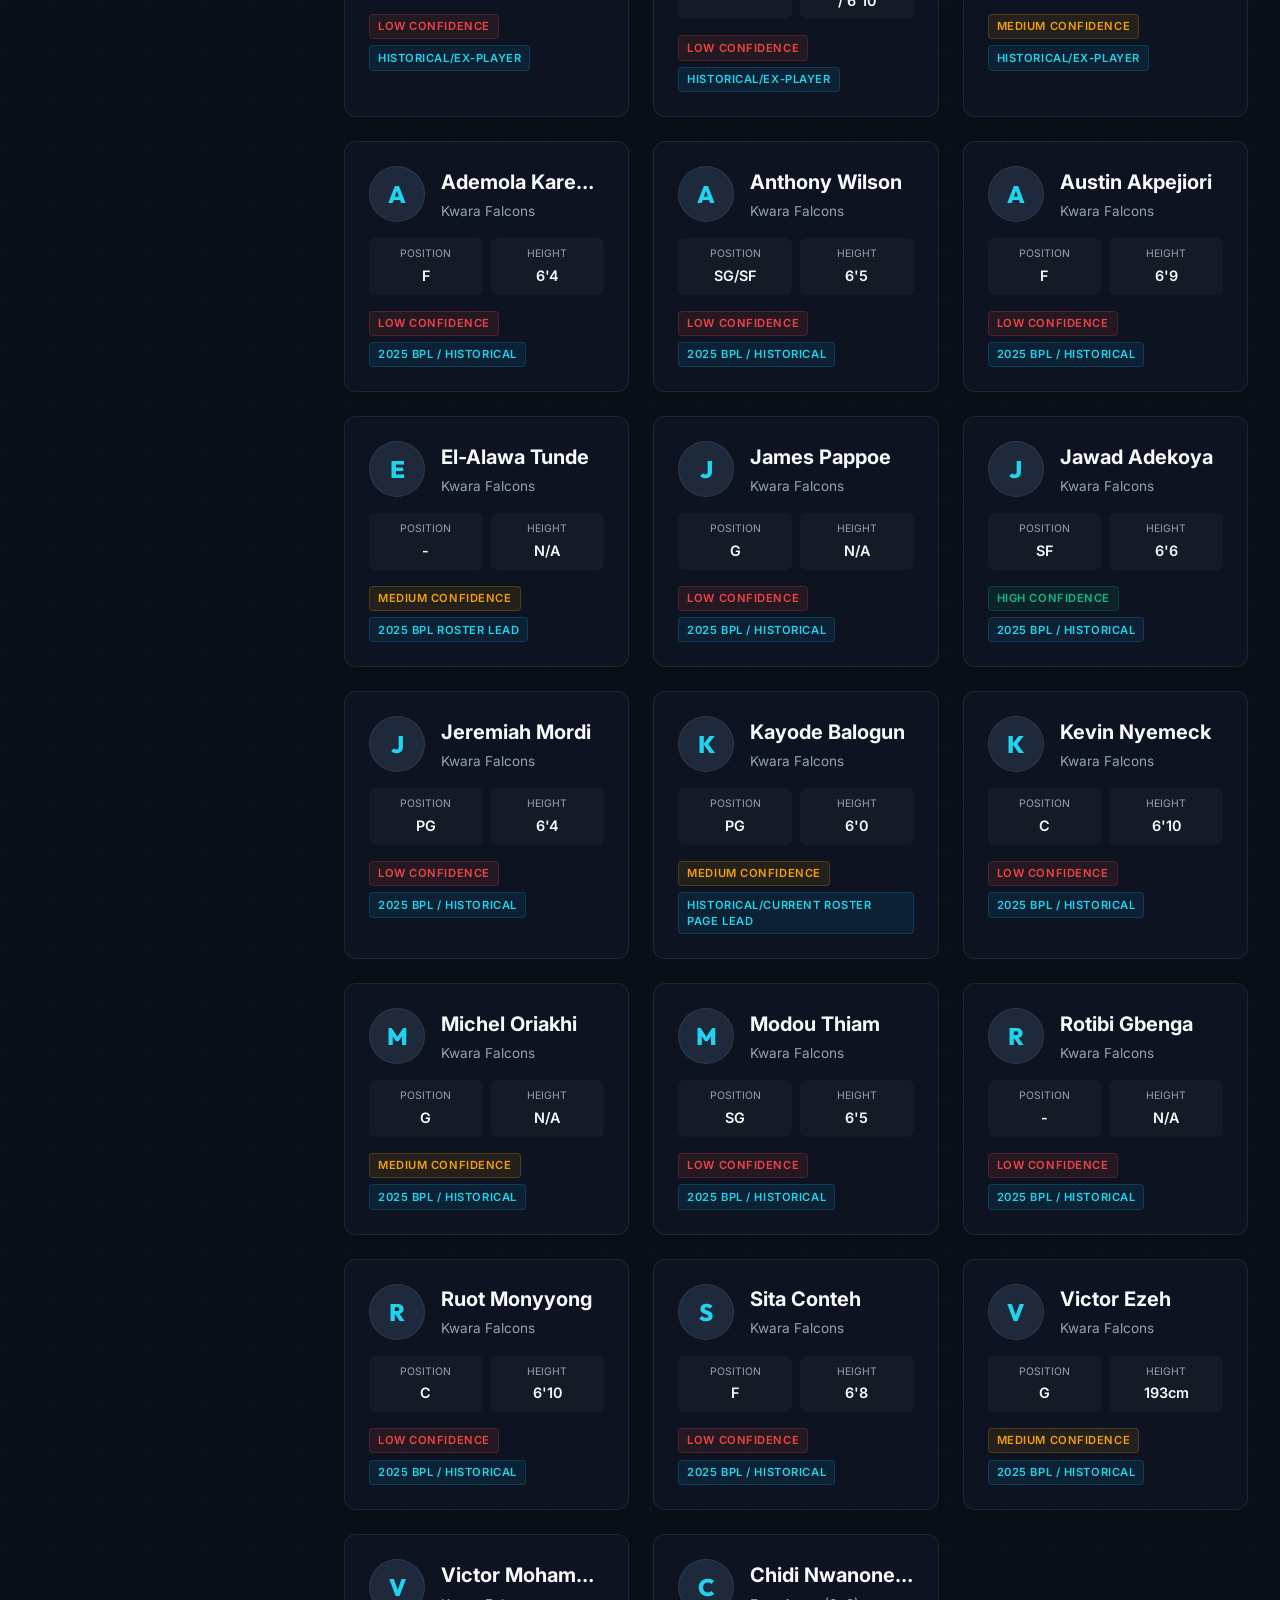
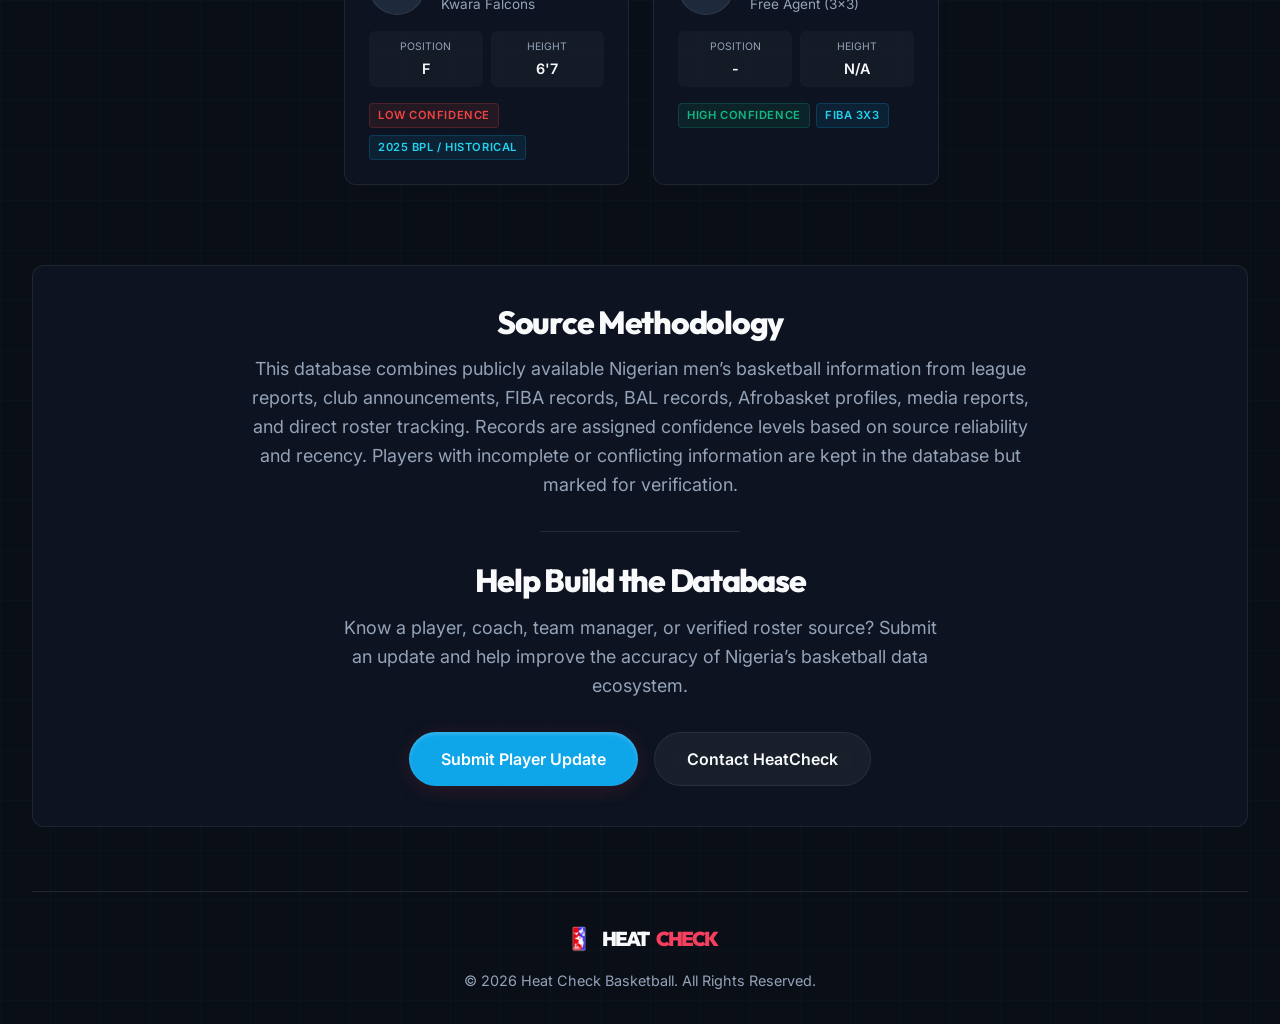
==== commit e1733b46: "feat: Convert site to Progressive Web App (PWA)" ====
--- a/database.html
+++ b/database.html
@@ -8,8 +8,13 @@
 
   <link rel="preconnect" href="https://fonts.googleapis.com">
   <link rel="preconnect" href="https://fonts.gstatic.com" crossorigin>
-  <link href="https://fonts.googleapis.com/css2?family=Inter:wght@400;500;600;700;800;900&display=swap" rel="stylesheet">
-  
+
+  <!-- PWA Setup -->
+  <link rel="manifest" href="manifest.json">
+  <meta name="theme-color" content="#09090b">
+  <link rel="apple-touch-icon" href="assets/images/logo-badge.png">
+
+  <link href="https://fonts.googleapis.com/css2?family=Inter:wght@400;500;600;700;800;900&display=swap" rel="stylesheet">  
   <link rel="stylesheet" href="css/design-system.css?v=1.1">
   <link rel="stylesheet" href="css/database.css?v=1.1">
   <link rel="stylesheet" href="css/wizard.css?v=1.1">
@@ -599,5 +604,13 @@
   <script src="js/data.js?v=1.1"></script>
   <script src="js/database.js?v=1.1"></script>
   <script src="js/update-form.js?v=1.1"></script>
+  <script>
+    // Register Service Worker for PWA
+    if ('serviceWorker' in navigator) {
+      window.addEventListener('load', () => {
+        navigator.serviceWorker.register('/sw.js');
+      });
+    }
+  </script>
 </body>
 </html>
